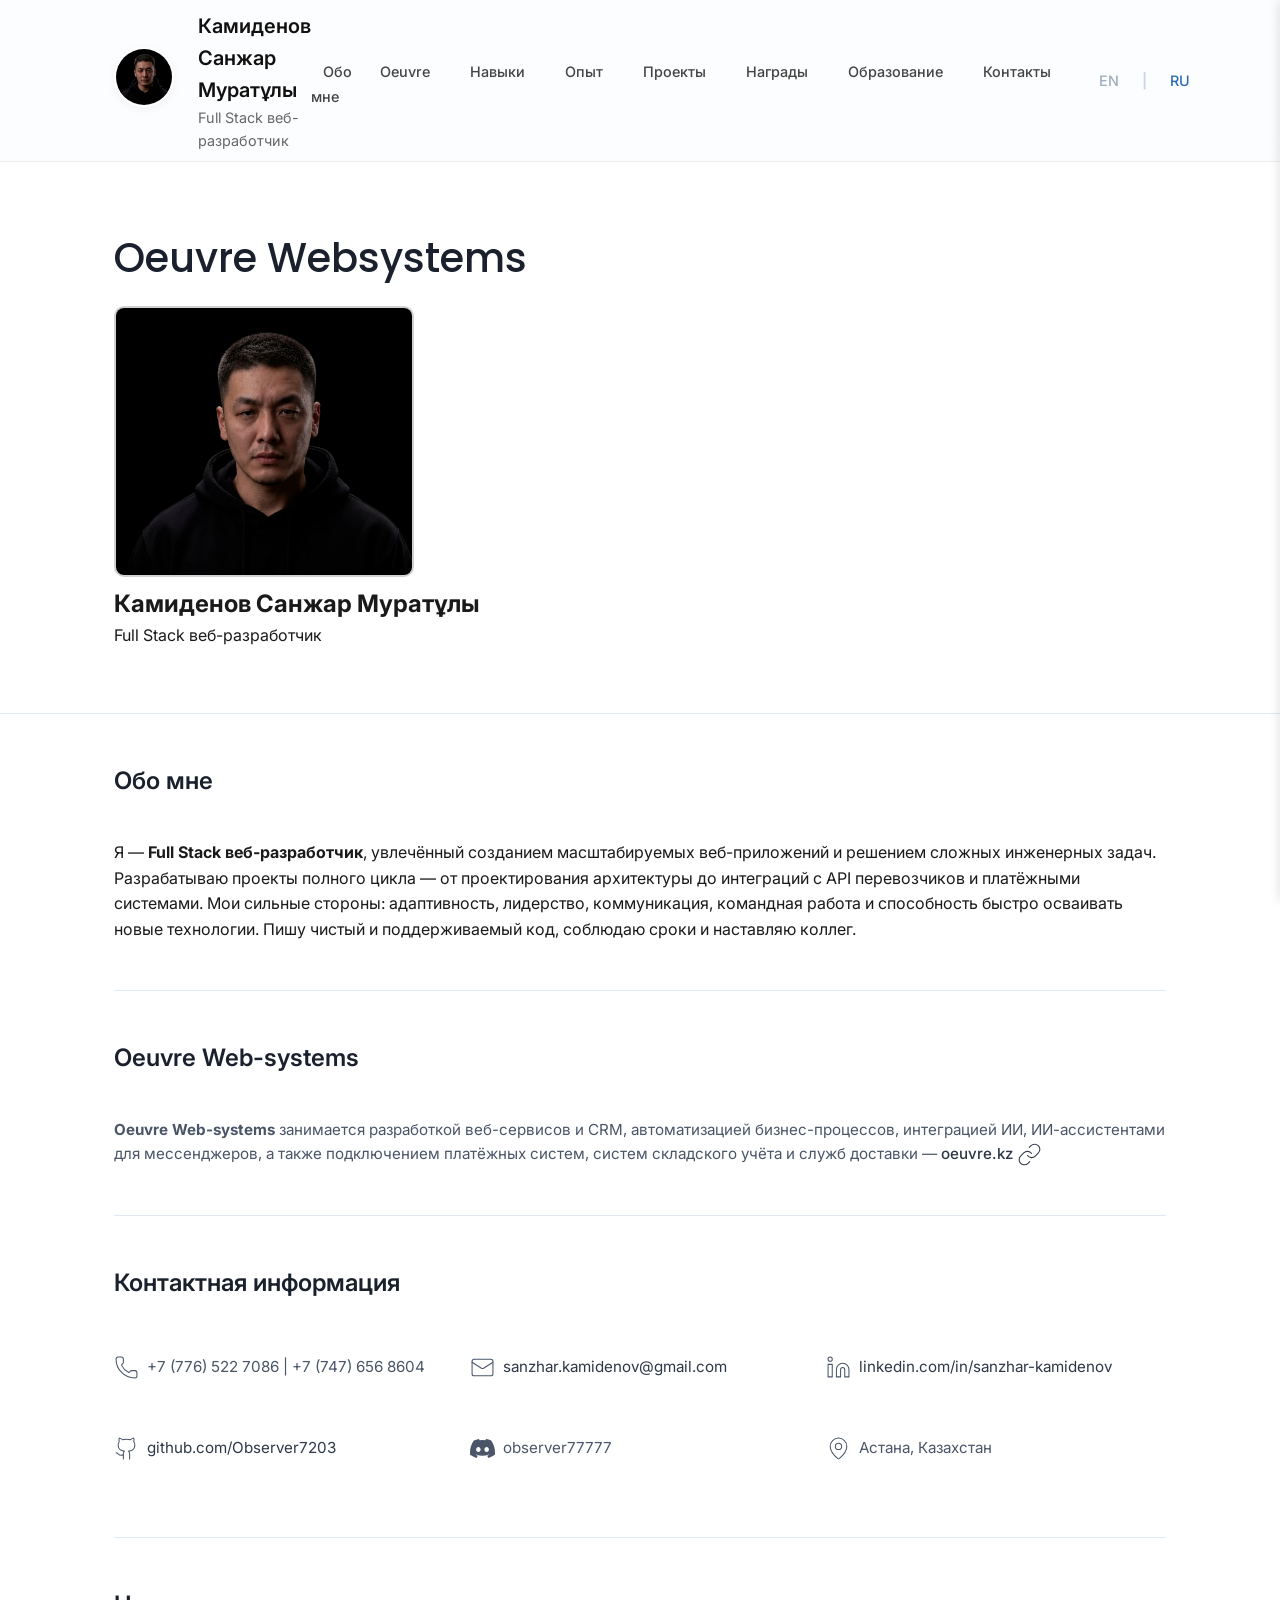
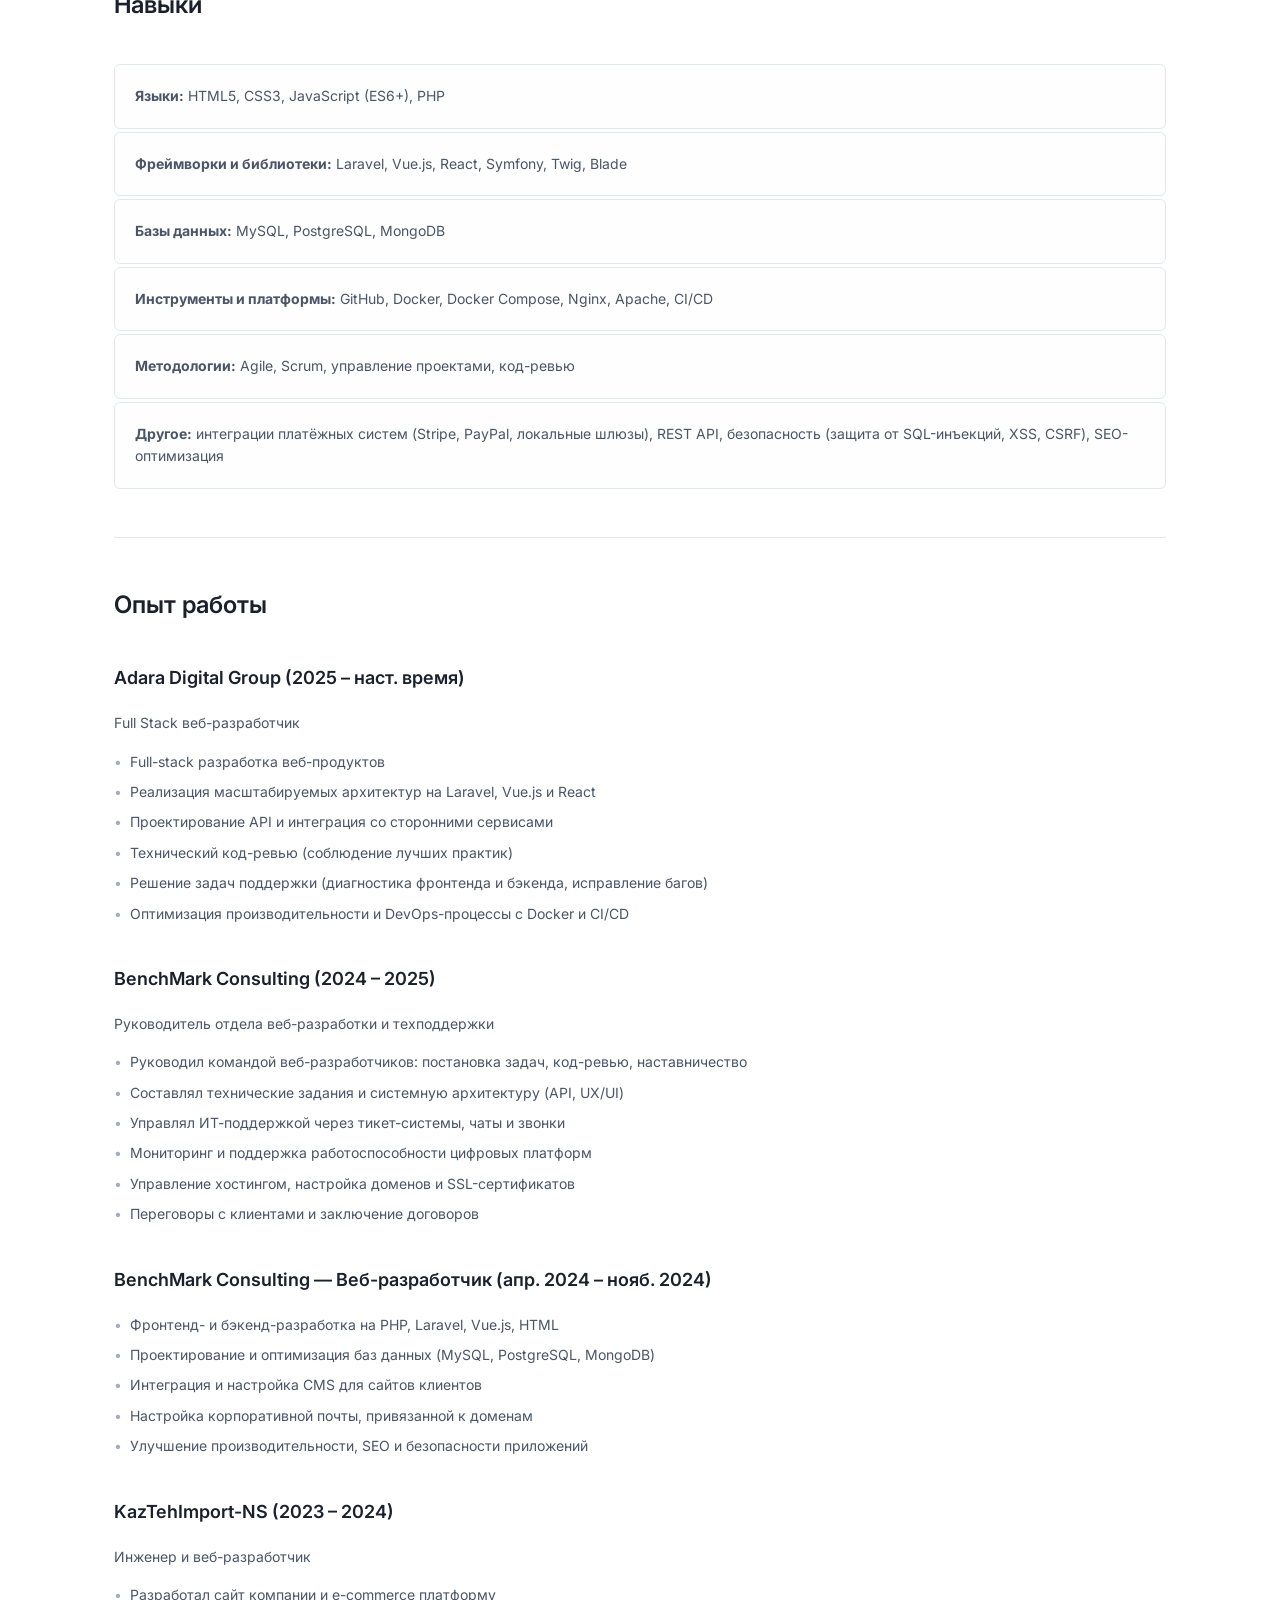
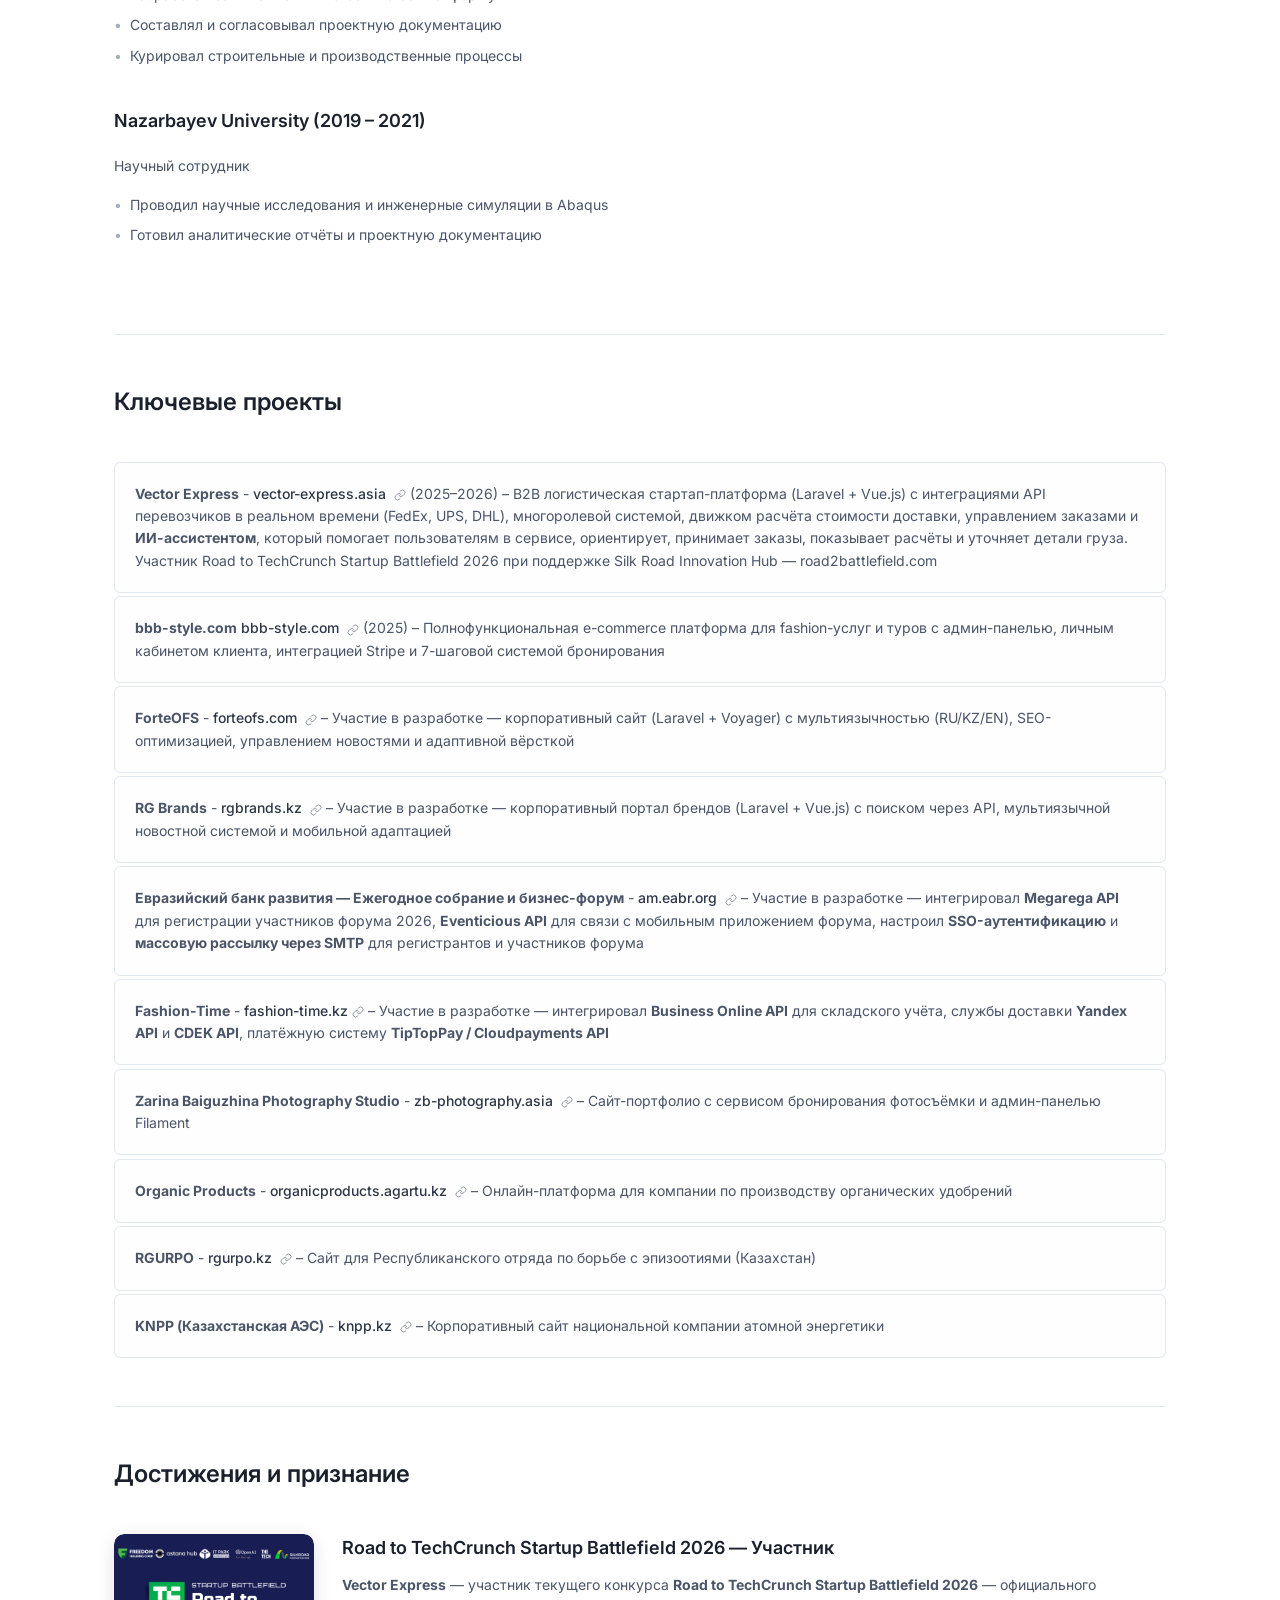
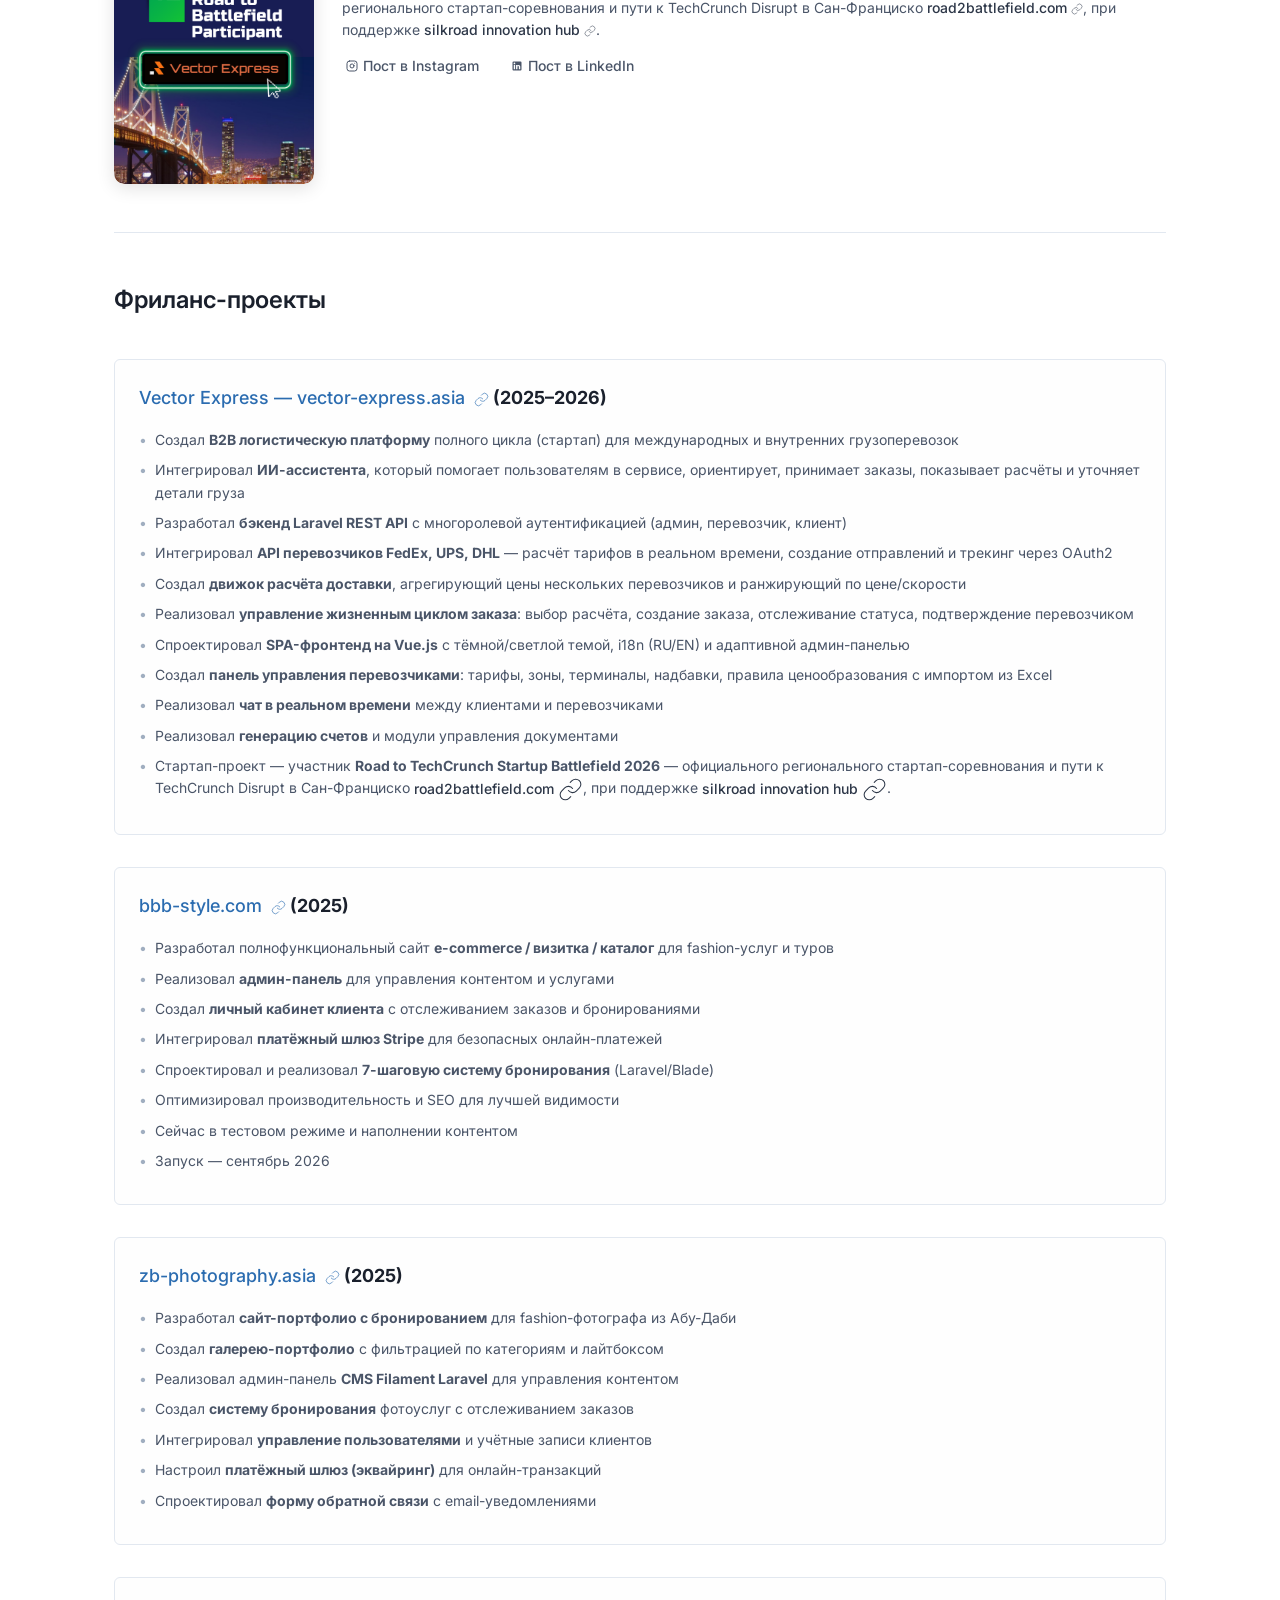
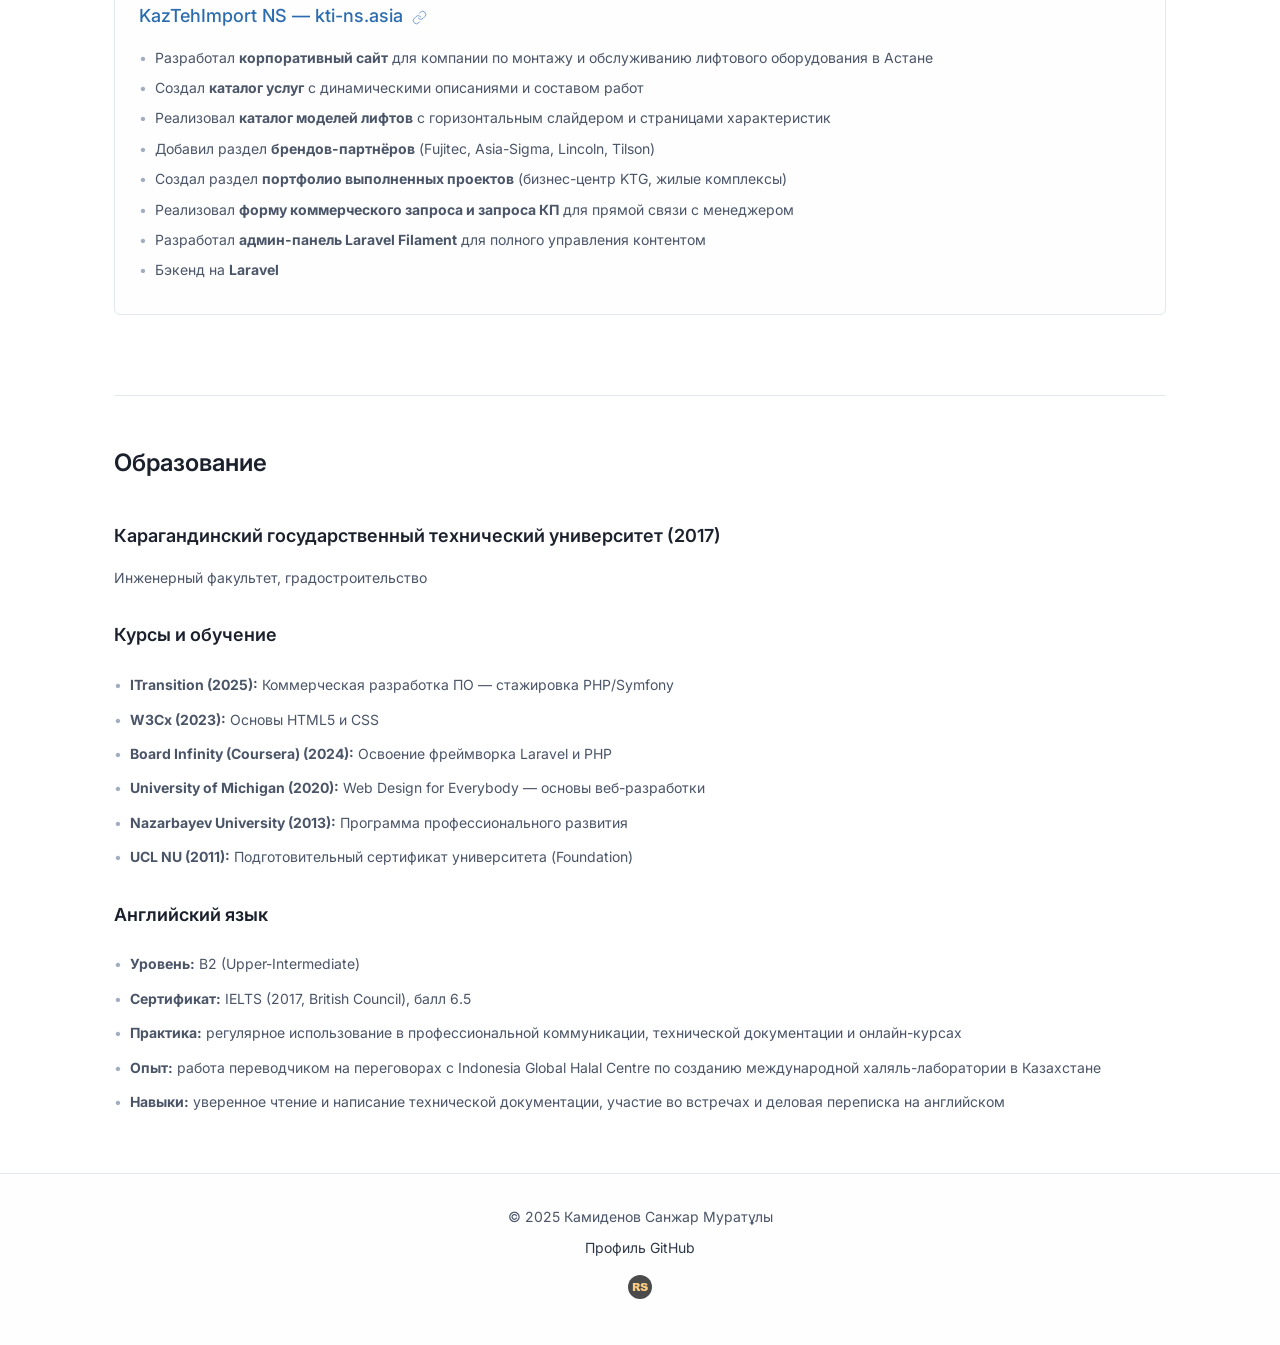
==== ru.html @ 89561b1c "Add EN|RU language switch and Russian version (ru.html) Co-Authored-By: Claude Opus 4.8 (1M context)" ====
<!DOCTYPE html>
<html lang="ru">
<head>
    <meta charset="UTF-8">
    <meta name="viewport" content="width=device-width, initial-scale=1.0">
    <title>Oeuvre Web-systems — Камиденов Санжар Муратұлы (резюме)</title>
    <link rel="stylesheet" href="style.css">
    <link rel="preconnect" href="https://fonts.googleapis.com">
<link rel="preconnect" href="https://fonts.gstatic.com" crossorigin>
<link href="https://fonts.googleapis.com/css2?family=Abril+Fatface&family=Exo+2:ital,wght@0,100..900;1,100..900&family=Exo:ital,wght@0,100..900;1,100..900&family=IBM+Plex+Mono:ital,wght@0,100;0,200;0,300;0,400;0,500;0,600;0,700;1,100;1,200;1,300;1,400;1,500;1,600;1,700&family=Inter:ital,opsz,wght@0,14..32,100..900;1,14..32,100..900&family=League+Spartan:wght@100..900&family=Manrope:wght@200..800&family=Mulish:ital,wght@0,200..1000;1,200..1000&family=Poppins:ital,wght@0,100;0,200;0,300;0,400;0,500;0,600;0,700;0,800;0,900;1,100;1,200;1,300;1,400;1,500;1,600;1,700;1,800;1,900&family=Roboto:ital,wght@0,100;0,300;0,400;0,500;0,700;0,900;1,100;1,300;1,400;1,500;1,700;1,900&family=Rubik:ital,wght@0,300..900;1,300..900&family=Sanchez:ital@0;1&display=swap" rel="stylesheet">
</head>
<body>
    <header>
        <div class="container header-bar">
            <div class="header-content">
                <div class="photo-section">
                    <img src="assets/oeuvre-logo.png" alt="Камиденов Санжар Муратұлы - Full Stack веб-разработчик" class="profile-photo">
                </div>
                <div class="header-info">
                    <h1>Камиденов Санжар Муратұлы</h1>
                    <p class="title">Full Stack веб-разработчик</p>
                </div>
            </div>
            <nav>
                <ul class="nav-links">
                    <li><a href="#about">Обо мне</a></li>
                    <li><a href="#studio">Oeuvre</a></li>
                    <li><a href="#skills">Навыки</a></li>
                    <li><a href="#experience">Опыт</a></li>
                    <li><a href="#projects">Проекты</a></li>
                    <li><a href="#achievements">Награды</a></li>
                    <li><a href="#education">Образование</a></li>
                    <li><a href="#contact">Контакты</a></li>
                </ul>
                <div class="lang-switch" style="display:inline-flex;align-items:center;gap:7px;margin-left:20px;font-size:0.9rem;font-weight:600;">
                  <a href="index.html" style="color:#a0aec0;text-decoration:none;">EN</a>
                  <span style="color:#cbd5e0;">|</span>
                  <a href="ru.html" style="color:#2b6cb0;text-decoration:none;">RU</a>
                </div>
                <button class="menu-toggle" aria-label="Open menu">☰</button>
            </nav>
        </div>
    </header>

    <aside class="mobile-menu">
        <button class="close-menu" aria-label="Close menu">×</button>
        <ul>
          <li><a href="#about">Обо мне</a></li>
          <li><a href="#studio">Oeuvre</a></li>
          <li><a href="#skills">Навыки</a></li>
          <li><a href="#experience">Опыт</a></li>
          <li><a href="#projects">Проекты</a></li>
          <li><a href="#achievements">Награды</a></li>
          <li><a href="#education">Образование</a></li>
          <li><a href="#contact">Контакты</a></li>
        </ul>
      </aside>

    <main>

          <!-- Hero Section -->
        <section class="hero">
            <div class="container hero-content">
            <h1 class="cv-title" style="font-family: 'Poppins', sans-serif;">Oeuvre Websystems</h1>
            <img src="assets/oeuvre-logo.png" alt="Kamidenov Sanzhar" class="hero-photo">
            <h2 class="hero-name">Камиденов Санжар Муратұлы</h2>
            <p class="hero-role">Full Stack веб-разработчик</p>
            </div>
        </section>

        <div class="container">
            <section id="about" class="section">
                <h2>Обо мне</h2>
                <p>Я — <strong>Full Stack веб-разработчик</strong>, увлечённый созданием масштабируемых веб-приложений и решением сложных инженерных задач. Разрабатываю проекты полного цикла — от проектирования архитектуры до интеграций с API перевозчиков и платёжными системами. Мои сильные стороны: адаптивность, лидерство, коммуникация, командная работа и способность быстро осваивать новые технологии. Пишу чистый и поддерживаемый код, соблюдаю сроки и наставляю коллег.</p>
            </section>

            <section id="studio" class="section">
                <h2>Oeuvre Web-systems</h2>
                <p style="color:#4a5568;font-size:0.95rem;line-height:1.6;"><strong style="color:#4a5568;font-weight:700;">Oeuvre Web-systems</strong> занимается разработкой веб-сервисов и CRM, автоматизацией бизнес-процессов, интеграцией ИИ, ИИ-ассистентами для мессенджеров, а также подключением платёжных систем, систем складского учёта и служб доставки — <a href="https://oeuvre.kz" target="_blank" rel="noopener" style="color:#2d3748;text-decoration:none;font-weight:500;">oeuvre.kz<svg xmlns="http://www.w3.org/2000/svg" width="12" height="12" viewBox="0 0 24 24" fill="none" stroke="currentColor" stroke-width="1" stroke-linecap="round" stroke-linejoin="round" class="lucide lucide-link-icon lucide-link" style="margin-left:4px;vertical-align:middle;"><path d="M10 13a5 5 0 0 0 7.54.54l3-3a5 5 0 0 0-7.07-7.07l-1.72 1.71"/><path d="M14 11a5 5 0 0 0-7.54-.54l-3 3a5 5 0 0 0 7.07 7.07l1.71-1.71"/></svg></a></p>
            </section>

            <section id="contact" class="section">
                <h2>Контактная информация</h2>
                <ul class="contact-list">
                  <li>
                    <!-- Phone -->
                    <svg xmlns="http://www.w3.org/2000/svg" width="24" height="24" viewBox="0 0 24 24" fill="none" stroke="currentColor" stroke-width="1" stroke-linecap="round" stroke-linejoin="round" class="lucide lucide-phone-icon lucide-phone"><path d="M13.832 16.568a1 1 0 0 0 1.213-.303l.355-.465A2 2 0 0 1 17 15h3a2 2 0 0 1 2 2v3a2 2 0 0 1-2 2A18 18 0 0 1 2 4a2 2 0 0 1 2-2h3a2 2 0 0 1 2 2v3a2 2 0 0 1-.8 1.6l-.468.351a1 1 0 0 0-.292 1.233 14 14 0 0 0 6.392 6.384"/></svg>
                    +7 (776) 522 7086 | +7 (747) 656 8604
                  </li>
                  <li>
                    <!-- Email -->
                    <svg xmlns="http://www.w3.org/2000/svg" width="24" height="24" viewBox="0 0 24 24" fill="none" stroke="currentColor" stroke-width="1" stroke-linecap="round" stroke-linejoin="round" class="lucide lucide-mail-icon lucide-mail"><path d="m22 7-8.991 5.727a2 2 0 0 1-2.009 0L2 7"/><rect x="2" y="4" width="20" height="16" rx="2"/></svg>
                    <a href="mailto:sanzhar.kamidenov@gmail.com">sanzhar.kamidenov@gmail.com</a>
                  </li>
                  <li>
                    <!-- LinkedIn -->
                    <svg xmlns="http://www.w3.org/2000/svg" width="24" height="24" viewBox="0 0 24 24" fill="none" stroke="currentColor" stroke-width="1" stroke-linecap="round" stroke-linejoin="round" class="lucide lucide-linkedin-icon lucide-linkedin"><path d="M16 8a6 6 0 0 1 6 6v7h-4v-7a2 2 0 0 0-2-2 2 2 0 0 0-2 2v7h-4v-7a6 6 0 0 1 6-6z"/><rect width="4" height="12" x="2" y="9"/><circle cx="4" cy="4" r="2"/></svg>
                    <a href="https://www.linkedin.com/in/sanzhar-kamidenov-5931a1166" target="_blank">linkedin.com/in/sanzhar-kamidenov</a>
                  </li>
                  <li>
                    <!-- GitHub -->
                    <svg xmlns="http://www.w3.org/2000/svg" width="24" height="24" viewBox="0 0 24 24" fill="none" stroke="currentColor" stroke-width="1" stroke-linecap="round" stroke-linejoin="round" class="lucide lucide-github-icon lucide-github"><path d="M15 22v-4a4.8 4.8 0 0 0-1-3.5c3 0 6-2 6-5.5.08-1.25-.27-2.48-1-3.5.28-1.15.28-2.35 0-3.5 0 0-1 0-3 1.5-2.64-.5-5.36-.5-8 0C6 2 5 2 5 2c-.3 1.15-.3 2.35 0 3.5A5.403 5.403 0 0 0 4 9c0 3.5 3 5.5 6 5.5-.39.49-.68 1.05-.85 1.65-.17.6-.22 1.23-.15 1.85v4"/><path d="M9 18c-4.51 2-5-2-7-2"/></svg>
                    <a href="https://github.com/Observer7203">github.com/Observer7203</a>
                  </li>
                  <li>
                    <!-- Discord -->
                    <svg xmlns="http://www.w3.org/2000/svg" width="24" height="24" fill="currentColor" class="bi bi-discord" viewBox="0 0 16 16">
                        <path d="M13.545 2.907a13.2 13.2 0 0 0-3.257-1.011.05.05 0 0 0-.052.025c-.141.25-.297.577-.406.833a12.2 12.2 0 0 0-3.658 0 8 8 0 0 0-.412-.833.05.05 0 0 0-.052-.025c-1.125.194-2.22.534-3.257 1.011a.04.04 0 0 0-.021.018C.356 6.024-.213 9.047.066 12.032q.003.022.021.037a13.3 13.3 0 0 0 3.995 2.02.05.05 0 0 0 .056-.019q.463-.63.818-1.329a.05.05 0 0 0-.01-.059l-.018-.011a9 9 0 0 1-1.248-.595.05.05 0 0 1-.02-.066l.015-.019q.127-.095.248-.195a.05.05 0 0 1 .051-.007c2.619 1.196 5.454 1.196 8.041 0a.05.05 0 0 1 .053.007q.121.1.248.195a.05.05 0 0 1-.004.085 8 8 0 0 1-1.249.594.05.05 0 0 0-.03.03.05.05 0 0 0 .003.041c.24.465.515.909.817 1.329a.05.05 0 0 0 .056.019 13.2 13.2 0 0 0 4.001-2.02.05.05 0 0 0 .021-.037c.334-3.451-.559-6.449-2.366-9.106a.03.03 0 0 0-.02-.019m-8.198 7.307c-.789 0-1.438-.724-1.438-1.612s.637-1.613 1.438-1.613c.807 0 1.45.73 1.438 1.613 0 .888-.637 1.612-1.438 1.612m5.316 0c-.788 0-1.438-.724-1.438-1.612s.637-1.613 1.438-1.613c.807 0 1.451.73 1.438 1.613 0 .888-.631 1.612-1.438 1.612"/>
                      </svg>
                    observer77777
                  </li>
                  <li>
                    <!-- Location -->
                    <svg xmlns="http://www.w3.org/2000/svg" width="24" height="24" viewBox="0 0 24 24" fill="none" stroke="currentColor" stroke-width="1" stroke-linecap="round" stroke-linejoin="round" class="lucide lucide-map-pin-icon lucide-map-pin"><path d="M20 10c0 4.993-5.539 10.193-7.399 11.799a1 1 0 0 1-1.202 0C9.539 20.193 4 14.993 4 10a8 8 0 0 1 16 0"/><circle cx="12" cy="10" r="3"/></svg>
                    Астана, Казахстан
                  </li>
                </ul>
              </section>              

            <section id="skills" class="section">
                <h2>Навыки</h2>
                <ul class="skills-list">
                    <li><strong>Языки:</strong> HTML5, CSS3, JavaScript (ES6+), PHP</li>
                    <li><strong>Фреймворки и библиотеки:</strong> Laravel, Vue.js, React, Symfony, Twig, Blade</li>
                    <li><strong>Базы данных:</strong> MySQL, PostgreSQL, MongoDB</li>
                    <li><strong>Инструменты и платформы:</strong> GitHub, Docker, Docker Compose, Nginx, Apache, CI/CD</li>
                    <li><strong>Методологии:</strong> Agile, Scrum, управление проектами, код-ревью</li>
                    <li><strong>Другое:</strong> интеграции платёжных систем (Stripe, PayPal, локальные шлюзы), REST API, безопасность (защита от SQL-инъекций, XSS, CSRF), SEO-оптимизация</li>
                </ul>
            </section>

            <section id="experience" class="section">
                <h2>Опыт работы</h2>
                
                <div class="job">
                    <h3>Adara Digital Group (2025 – наст. время)</h3>
                    <h4>Full Stack веб-разработчик</h4>
                    <ul>
                        <li>Full-stack разработка веб-продуктов</li>
                        <li>Реализация масштабируемых архитектур на Laravel, Vue.js и React</li>
                        <li>Проектирование API и интеграция со сторонними сервисами</li>
                        <li>Технический код-ревью (соблюдение лучших практик)</li>
                        <li>Решение задач поддержки (диагностика фронтенда и бэкенда, исправление багов)</li>
                        <li>Оптимизация производительности и DevOps-процессы с Docker и CI/CD</li>
                    </ul>
                </div>

                <div class="job">
                    <h3>BenchMark Consulting (2024 – 2025)</h3>
                    <h4>Руководитель отдела веб-разработки и техподдержки</h4>
                    <ul>
                        <li>Руководил командой веб-разработчиков: постановка задач, код-ревью, наставничество</li>
                        <li>Составлял технические задания и системную архитектуру (API, UX/UI)</li>
                        <li>Управлял ИТ-поддержкой через тикет-системы, чаты и звонки</li>
                        <li>Мониторинг и поддержка работоспособности цифровых платформ</li>
                        <li>Управление хостингом, настройка доменов и SSL-сертификатов</li>
                        <li>Переговоры с клиентами и заключение договоров</li>
                    </ul>
                </div>

                <div class="job">
                    <h3>BenchMark Consulting — Веб-разработчик (апр. 2024 – нояб. 2024)</h3>
                    <ul>
                        <li>Фронтенд- и бэкенд-разработка на PHP, Laravel, Vue.js, HTML</li>
                        <li>Проектирование и оптимизация баз данных (MySQL, PostgreSQL, MongoDB)</li>
                        <li>Интеграция и настройка CMS для сайтов клиентов</li>
                        <li>Настройка корпоративной почты, привязанной к доменам</li>
                        <li>Улучшение производительности, SEO и безопасности приложений</li>
                    </ul>
                </div>

                <div class="job">
                    <h3>KazTehImport-NS (2023 – 2024)</h3>
                    <h4>Инженер и веб-разработчик</h4>
                    <ul>
                        <li>Разработал сайт компании и e-commerce платформу</li>
                        <li>Составлял и согласовывал проектную документацию</li>
                        <li>Курировал строительные и производственные процессы</li>
                    </ul>
                </div>

                <div class="job">
                    <h3>Nazarbayev University (2019 – 2021)</h3>
                    <h4>Научный сотрудник</h4>
                    <ul>
                        <li>Проводил научные исследования и инженерные симуляции в Abaqus</li>
                        <li>Готовил аналитические отчёты и проектную документацию</li>
                    </ul>
                </div>
            </section>

            <section id="projects" class="section">
                <h2>Ключевые проекты</h2>
                <ul class="projects-list">
                    <li><strong>Vector Express</strong> - <a href="https://vector-express.asia" target="_blank">vector-express.asia <svg xmlns="http://www.w3.org/2000/svg" width="12" height="12" viewBox="0 0 24 24" fill="none" stroke="currentColor" stroke-width="1" stroke-linecap="round" stroke-linejoin="round" class="lucide lucide-link-icon lucide-link" style="margin-left:4px;vertical-align:middle;"><path d="M10 13a5 5 0 0 0 7.54.54l3-3a5 5 0 0 0-7.07-7.07l-1.72 1.71"/><path d="M14 11a5 5 0 0 0-7.54-.54l-3 3a5 5 0 0 0 7.07 7.07l1.71-1.71"/></svg></a> (2025&ndash;2026) &ndash; B2B логистическая стартап-платформа (Laravel + Vue.js) с интеграциями API перевозчиков в реальном времени (FedEx, UPS, DHL), многоролевой системой, движком расчёта стоимости доставки, управлением заказами и <strong>ИИ-ассистентом</strong>, который помогает пользователям в сервисе, ориентирует, принимает заказы, показывает расчёты и уточняет детали груза. Участник Road to TechCrunch Startup Battlefield 2026 при поддержке Silk Road Innovation Hub — road2battlefield.com</li>
                    <li><strong>bbb-style.com</strong> <a href="https://bbb-style.com" target="_blank"> bbb-style.com <svg xmlns="http://www.w3.org/2000/svg" width="12" height="12" viewBox="0 0 24 24" fill="none" stroke="currentColor" stroke-width="1" stroke-linecap="round" stroke-linejoin="round" class="lucide lucide-link-icon lucide-link" style="margin-left:4px;vertical-align:middle;"><path d="M10 13a5 5 0 0 0 7.54.54l3-3a5 5 0 0 0-7.07-7.07l-1.72 1.71"/><path d="M14 11a5 5 0 0 0-7.54-.54l-3 3a5 5 0 0 0 7.07 7.07l1.71-1.71"/></svg></a> (2025) – Полнофункциональная e-commerce платформа для fashion-услуг и туров с админ-панелью, личным кабинетом клиента, интеграцией Stripe и 7-шаговой системой бронирования</li>
                    <li><strong>ForteOFS</strong> - <a href="https://forteofs.com" target="_blank">forteofs.com <svg xmlns="http://www.w3.org/2000/svg" width="12" height="12" viewBox="0 0 24 24" fill="none" stroke="currentColor" stroke-width="1" stroke-linecap="round" stroke-linejoin="round" class="lucide lucide-link-icon lucide-link" style="margin-left:4px;vertical-align:middle;"><path d="M10 13a5 5 0 0 0 7.54.54l3-3a5 5 0 0 0-7.07-7.07l-1.72 1.71"/><path d="M14 11a5 5 0 0 0-7.54-.54l-3 3a5 5 0 0 0 7.07 7.07l1.71-1.71"/></svg></a> – Участие в разработке — корпоративный сайт (Laravel + Voyager) с мультиязычностью (RU/KZ/EN), SEO-оптимизацией, управлением новостями и адаптивной вёрсткой</li>
                    <li><strong>RG Brands</strong> - <a href="https://rgbrands.kz" target="_blank">rgbrands.kz <svg xmlns="http://www.w3.org/2000/svg" width="12" height="12" viewBox="0 0 24 24" fill="none" stroke="currentColor" stroke-width="1" stroke-linecap="round" stroke-linejoin="round" class="lucide lucide-link-icon lucide-link" style="margin-left:4px;vertical-align:middle;"><path d="M10 13a5 5 0 0 0 7.54.54l3-3a5 5 0 0 0-7.07-7.07l-1.72 1.71"/><path d="M14 11a5 5 0 0 0-7.54-.54l-3 3a5 5 0 0 0 7.07 7.07l1.71-1.71"/></svg></a> – Участие в разработке — корпоративный портал брендов (Laravel + Vue.js) с поиском через API, мультиязычной новостной системой и мобильной адаптацией</li>
                    <li><strong>Евразийский банк развития — Ежегодное собрание и бизнес-форум</strong> - <a href="https://am.eabr.org" target="_blank" style="color:#2d3748;text-decoration:none;font-weight:500;">am.eabr.org <svg xmlns="http://www.w3.org/2000/svg" width="12" height="12" viewBox="0 0 24 24" fill="none" stroke="currentColor" stroke-width="1" stroke-linecap="round" stroke-linejoin="round" class="lucide lucide-link-icon lucide-link" style="margin-left:4px;vertical-align:middle;"><path d="M10 13a5 5 0 0 0 7.54.54l3-3a5 5 0 0 0-7.07-7.07l-1.72 1.71"/><path d="M14 11a5 5 0 0 0-7.54-.54l-3 3a5 5 0 0 0 7.07 7.07l1.71-1.71"/></svg></a> – Участие в разработке — интегрировал <strong>Megarega API</strong> для регистрации участников форума 2026, <strong>Eventicious API</strong> для связи с мобильным приложением форума, настроил <strong>SSO-аутентификацию</strong> и <strong>массовую рассылку через SMTP</strong> для регистрантов и участников форума</li>
                    <li><strong>Fashion-Time</strong> - <a href="https://fashion-time.kz" target="_blank">fashion-time.kz<svg xmlns="http://www.w3.org/2000/svg" width="12" height="12" viewBox="0 0 24 24" fill="none" stroke="currentColor" stroke-width="1" stroke-linecap="round" stroke-linejoin="round" class="lucide lucide-link-icon lucide-link" style="margin-left:4px;vertical-align:middle;"><path d="M10 13a5 5 0 0 0 7.54.54l3-3a5 5 0 0 0-7.07-7.07l-1.72 1.71"/><path d="M14 11a5 5 0 0 0-7.54-.54l-3 3a5 5 0 0 0 7.07 7.07l1.71-1.71"/></svg></a> – Участие в разработке — интегрировал <strong>Business Online API</strong> для складского учёта, службы доставки <strong>Yandex API</strong> и <strong>CDEK API</strong>, платёжную систему <strong>TipTopPay / Cloudpayments API</strong></li>
                    <li><strong>Zarina Baiguzhina Photography Studio</strong> - <a href="https://zb-photography.asia" target="_blank">zb-photography.asia <svg xmlns="http://www.w3.org/2000/svg" width="12" height="12" viewBox="0 0 24 24" fill="none" stroke="currentColor" stroke-width="1" stroke-linecap="round" stroke-linejoin="round" class="lucide lucide-link-icon lucide-link" style="margin-left:4px;vertical-align:middle;"><path d="M10 13a5 5 0 0 0 7.54.54l3-3a5 5 0 0 0-7.07-7.07l-1.72 1.71"/><path d="M14 11a5 5 0 0 0-7.54-.54l-3 3a5 5 0 0 0 7.07 7.07l1.71-1.71"/></svg></a> – Сайт-портфолио с сервисом бронирования фотосъёмки и админ-панелью Filament</li>
                    <li><strong>Organic Products</strong> - <a href="https://organicproducts.agartu.kz" target="_blank">organicproducts.agartu.kz <svg xmlns="http://www.w3.org/2000/svg" width="12" height="12" viewBox="0 0 24 24" fill="none" stroke="currentColor" stroke-width="1" stroke-linecap="round" stroke-linejoin="round" class="lucide lucide-link-icon lucide-link" style="margin-left:4px;vertical-align:middle;"><path d="M10 13a5 5 0 0 0 7.54.54l3-3a5 5 0 0 0-7.07-7.07l-1.72 1.71"/><path d="M14 11a5 5 0 0 0-7.54-.54l-3 3a5 5 0 0 0 7.07 7.07l1.71-1.71"/></svg></a> – Онлайн-платформа для компании по производству органических удобрений</li>
                    <li><strong>RGURPO</strong> - <a href="https://rgurpo.kz" target="_blank">rgurpo.kz <svg xmlns="http://www.w3.org/2000/svg" width="12" height="12" viewBox="0 0 24 24" fill="none" stroke="currentColor" stroke-width="1" stroke-linecap="round" stroke-linejoin="round" class="lucide lucide-link-icon lucide-link" style="margin-left:4px;vertical-align:middle;"><path d="M10 13a5 5 0 0 0 7.54.54l3-3a5 5 0 0 0-7.07-7.07l-1.72 1.71"/><path d="M14 11a5 5 0 0 0-7.54-.54l-3 3a5 5 0 0 0 7.07 7.07l1.71-1.71"/></svg></a> – Сайт для Республиканского отряда по борьбе с эпизоотиями (Казахстан)</li>
                    <li><strong>KNPP (Казахстанская АЭС)</strong> - <a href="https://knpp.kz" target="_blank">knpp.kz <svg xmlns="http://www.w3.org/2000/svg" width="12" height="12" viewBox="0 0 24 24" fill="none" stroke="currentColor" stroke-width="1" stroke-linecap="round" stroke-linejoin="round" class="lucide lucide-link-icon lucide-link" style="margin-left:4px;vertical-align:middle;"><path d="M10 13a5 5 0 0 0 7.54.54l3-3a5 5 0 0 0-7.07-7.07l-1.72 1.71"/><path d="M14 11a5 5 0 0 0-7.54-.54l-3 3a5 5 0 0 0 7.07 7.07l1.71-1.71"/></svg></a> – Корпоративный сайт национальной компании атомной энергетики</li>
                </ul>
            </section>

            <section id="achievements" class="section">
                <h2>Достижения и признание</h2>
                <div class="achievement">
                    <a href="https://road2battlefield.com" target="_blank" rel="noopener" class="achievement-banner" style="display:block;width:200px;max-width:60%;flex:0 0 auto;">
                        <img src="assets/r2b-banner.png" alt="Vector Express — Road to TechCrunch Startup Battlefield 2026 participant" style="display:block;width:100%;height:auto;border-radius:10px;">
                    </a>
                    <div class="achievement-body">
                        <h3 style="color:#1a202c;font-size:1.125rem;font-weight:600;margin-bottom:0.75rem;">Road to TechCrunch Startup Battlefield 2026 — Участник</h3>
                        <p style="color:#4a5568;font-size:0.875rem;line-height:1.6;"><strong style="color:#4a5568;font-weight:700;">Vector Express</strong> — участник текущего конкурса <strong style="color:#4a5568;font-weight:700;">Road to TechCrunch Startup Battlefield 2026</strong> — официального регионального стартап-соревнования и пути к TechCrunch Disrupt в Сан-Франциско <a href="https://road2battlefield.com" target="_blank" rel="noopener" style="color:#2d3748;text-decoration:none;font-weight:500;">road2battlefield.com<svg xmlns="http://www.w3.org/2000/svg" width="12" height="12" viewBox="0 0 24 24" fill="none" stroke="currentColor" stroke-width="1" stroke-linecap="round" stroke-linejoin="round" class="lucide lucide-link-icon lucide-link" style="margin-left:4px;vertical-align:middle;"><path d="M10 13a5 5 0 0 0 7.54.54l3-3a5 5 0 0 0-7.07-7.07l-1.72 1.71"/><path d="M14 11a5 5 0 0 0-7.54-.54l-3 3a5 5 0 0 0 7.07 7.07l1.71-1.71"/></svg></a>, при поддержке <a href="https://silkroadinnovationhub.com/" target="_blank" rel="noopener" style="color:#2d3748;text-decoration:none;font-weight:500;">silkroad innovation hub<svg xmlns="http://www.w3.org/2000/svg" width="12" height="12" viewBox="0 0 24 24" fill="none" stroke="currentColor" stroke-width="1" stroke-linecap="round" stroke-linejoin="round" class="lucide lucide-link-icon lucide-link" style="margin-left:4px;vertical-align:middle;"><path d="M10 13a5 5 0 0 0 7.54.54l3-3a5 5 0 0 0-7.07-7.07l-1.72 1.71"/><path d="M14 11a5 5 0 0 0-7.54-.54l-3 3a5 5 0 0 0 7.07 7.07l1.71-1.71"/></svg></a>.</p>
                        <p style="margin-top:0.85rem;font-size:0.875rem;color:#4a5568;">
                            <a href="https://www.instagram.com/p/Da3MjcLipM_/" target="_blank" rel="noopener" style="color:#4a5568;text-decoration:none;font-weight:500;margin-right:1.5rem;display:inline-flex;align-items:center;gap:5px;">
                                <svg xmlns="http://www.w3.org/2000/svg" width="16" height="16" viewBox="0 0 24 24" fill="none" stroke="currentColor" stroke-width="2" stroke-linecap="round" stroke-linejoin="round"><rect x="2" y="2" width="20" height="20" rx="5" ry="5"/><path d="M16 11.37A4 4 0 1 1 12.63 8 4 4 0 0 1 16 11.37z"/><line x1="17.5" y1="6.5" x2="17.51" y2="6.5"/></svg>Пост в Instagram</a>
                            <a href="https://www.linkedin.com/posts/sanzhar-kamidenov-5931a1166_roadtobattlefield2026-share-7483577016269582336-pmu9/" target="_blank" rel="noopener" style="color:#4a5568;text-decoration:none;font-weight:500;display:inline-flex;align-items:center;gap:5px;">
                                <svg xmlns="http://www.w3.org/2000/svg" width="16" height="16" viewBox="0 0 24 24" fill="currentColor"><path d="M19 3a2 2 0 0 1 2 2v14a2 2 0 0 1-2 2H5a2 2 0 0 1-2-2V5a2 2 0 0 1 2-2h14m-.5 15.5v-5.3a3.26 3.26 0 0 0-3.26-3.26c-.85 0-1.84.52-2.32 1.3v-1.11h-2.79v8.37h2.79v-4.93c0-.77.62-1.4 1.39-1.4a1.4 1.4 0 0 1 1.4 1.4v4.93h2.79M6.88 8.56a1.68 1.68 0 0 0 1.68-1.68 1.68 1.68 0 0 0-1.68-1.69 1.69 1.69 0 0 0-1.69 1.69 1.68 1.68 0 0 0 1.69 1.68m1.39 9.94v-8.37H5.5v8.37h2.77z"/></svg>Пост в LinkedIn</a>
                        </p>
                    </div>
                </div>
            </section>

            <section id="freelance" class="section">
                <h2>Фриланс-проекты</h2>
                <div class="freelance-project">
                  <h3><a href="https://vector-express.asia" target="_blank">Vector Express &mdash; vector-express.asia <svg xmlns="http://www.w3.org/2000/svg" width="12" height="12" viewBox="0 0 24 24" fill="none" stroke="currentColor" stroke-width="1" stroke-linecap="round" stroke-linejoin="round" class="lucide lucide-link-icon lucide-link" style="margin-left:4px;vertical-align:middle;"><path d="M10 13a5 5 0 0 0 7.54.54l3-3a5 5 0 0 0-7.07-7.07l-1.72 1.71"/><path d="M14 11a5 5 0 0 0-7.54-.54l-3 3a5 5 0 0 0 7.07 7.07l1.71-1.71"/></svg></a> (2025&ndash;2026)</h3>
                  <ul>
                    <li>Создал <strong>B2B логистическую платформу</strong> полного цикла (стартап) для международных и внутренних грузоперевозок</li>
                    <li>Интегрировал <strong>ИИ-ассистента</strong>, который помогает пользователям в сервисе, ориентирует, принимает заказы, показывает расчёты и уточняет детали груза</li>
                    <li>Разработал <strong>бэкенд Laravel REST API</strong> с многоролевой аутентификацией (админ, перевозчик, клиент)</li>
                    <li>Интегрировал <strong>API перевозчиков FedEx, UPS, DHL</strong> &mdash; расчёт тарифов в реальном времени, создание отправлений и трекинг через OAuth2</li>
                    <li>Создал <strong>движок расчёта доставки</strong>, агрегирующий цены нескольких перевозчиков и ранжирующий по цене/скорости</li>
                    <li>Реализовал <strong>управление жизненным циклом заказа</strong>: выбор расчёта, создание заказа, отслеживание статуса, подтверждение перевозчиком</li>
                    <li>Спроектировал <strong>SPA-фронтенд на Vue.js</strong> с тёмной/светлой темой, i18n (RU/EN) и адаптивной админ-панелью</li>
                    <li>Создал <strong>панель управления перевозчиками</strong>: тарифы, зоны, терминалы, надбавки, правила ценообразования с импортом из Excel</li>
                    <li>Реализовал <strong>чат в реальном времени</strong> между клиентами и перевозчиками</li>
                    <li>Реализовал <strong>генерацию счетов</strong> и модули управления документами</li>
                    <li>Стартап-проект &mdash; участник <strong>Road to TechCrunch Startup Battlefield 2026</strong> — официального регионального стартап-соревнования и пути к TechCrunch Disrupt в Сан-Франциско <a href="https://road2battlefield.com" target="_blank" rel="noopener" style="color:#2d3748;text-decoration:none;font-weight:500;">road2battlefield.com<svg xmlns="http://www.w3.org/2000/svg" width="12" height="12" viewBox="0 0 24 24" fill="none" stroke="currentColor" stroke-width="1" stroke-linecap="round" stroke-linejoin="round" class="lucide lucide-link-icon lucide-link" style="margin-left:4px;vertical-align:middle;"><path d="M10 13a5 5 0 0 0 7.54.54l3-3a5 5 0 0 0-7.07-7.07l-1.72 1.71"/><path d="M14 11a5 5 0 0 0-7.54-.54l-3 3a5 5 0 0 0 7.07 7.07l1.71-1.71"/></svg></a>, при поддержке <a href="https://silkroadinnovationhub.com/" target="_blank" rel="noopener" style="color:#2d3748;text-decoration:none;font-weight:500;">silkroad innovation hub<svg xmlns="http://www.w3.org/2000/svg" width="12" height="12" viewBox="0 0 24 24" fill="none" stroke="currentColor" stroke-width="1" stroke-linecap="round" stroke-linejoin="round" class="lucide lucide-link-icon lucide-link" style="margin-left:4px;vertical-align:middle;"><path d="M10 13a5 5 0 0 0 7.54.54l3-3a5 5 0 0 0-7.07-7.07l-1.72 1.71"/><path d="M14 11a5 5 0 0 0-7.54-.54l-3 3a5 5 0 0 0 7.07 7.07l1.71-1.71"/></svg></a>.</li>
                  </ul>
                </div>
                <div class="freelance-project">
                  <h3><a href="https://bbb-style.com" target="_blank">bbb-style.com <svg xmlns="http://www.w3.org/2000/svg" width="12" height="12" viewBox="0 0 24 24" fill="none" stroke="currentColor" stroke-width="1" stroke-linecap="round" stroke-linejoin="round" class="lucide lucide-link-icon lucide-link" style="margin-left:4px;vertical-align:middle;"><path d="M10 13a5 5 0 0 0 7.54.54l3-3a5 5 0 0 0-7.07-7.07l-1.72 1.71"/><path d="M14 11a5 5 0 0 0-7.54-.54l-3 3a5 5 0 0 0 7.07 7.07l1.71-1.71"/></svg></a> (2025)</h3>
                  <ul>
                    <li>Разработал полнофункциональный сайт <strong>e-commerce / визитка / каталог</strong> для fashion-услуг и туров</li>
                    <li>Реализовал <strong>админ-панель</strong> для управления контентом и услугами</li>
                    <li>Создал <strong>личный кабинет клиента</strong> с отслеживанием заказов и бронированиями</li>
                    <li>Интегрировал <strong>платёжный шлюз Stripe</strong> для безопасных онлайн-платежей</li>
                    <li>Спроектировал и реализовал <strong>7-шаговую систему бронирования</strong> (Laravel/Blade)</li>
                    <li>Оптимизировал производительность и SEO для лучшей видимости</li>
                    <li>Сейчас в тестовом режиме и наполнении контентом</li>
                    <li>Запуск — сентябрь 2026</li>
                  </ul>
                </div>
                <div class="freelance-project">
                  <h3><a href="https://zb-photography.asia" target="_blank">zb-photography.asia <svg xmlns="http://www.w3.org/2000/svg" width="12" height="12" viewBox="0 0 24 24" fill="none" stroke="currentColor" stroke-width="1" stroke-linecap="round" stroke-linejoin="round" class="lucide lucide-link-icon lucide-link" style="margin-left:4px;vertical-align:middle;"><path d="M10 13a5 5 0 0 0 7.54.54l3-3a5 5 0 0 0-7.07-7.07l-1.72 1.71"/><path d="M14 11a5 5 0 0 0-7.54-.54l-3 3a5 5 0 0 0 7.07 7.07l1.71-1.71"/></svg></a> (2025)</h3>
                  <ul>
                    <li>Разработал <strong>сайт-портфолио с бронированием</strong> для fashion-фотографа из Абу-Даби</li>
                    <li>Создал <strong>галерею-портфолио</strong> с фильтрацией по категориям и лайтбоксом</li>
                    <li>Реализовал админ-панель <strong>CMS Filament Laravel</strong> для управления контентом</li>
                    <li>Создал <strong>систему бронирования</strong> фотоуслуг с отслеживанием заказов</li>
                    <li>Интегрировал <strong>управление пользователями</strong> и учётные записи клиентов</li>
                    <li>Настроил <strong>платёжный шлюз (эквайринг)</strong> для онлайн-транзакций</li>
                    <li>Спроектировал <strong>форму обратной связи</strong> с email-уведомлениями</li>
                  </ul>
                </div>
                <div class="freelance-project">
                  <h3><a href="https://kti-ns.asia" target="_blank">KazTehImport NS &mdash; kti-ns.asia <svg xmlns="http://www.w3.org/2000/svg" width="12" height="12" viewBox="0 0 24 24" fill="none" stroke="currentColor" stroke-width="1" stroke-linecap="round" stroke-linejoin="round" class="lucide lucide-link-icon lucide-link" style="margin-left:4px;vertical-align:middle;"><path d="M10 13a5 5 0 0 0 7.54.54l3-3a5 5 0 0 0-7.07-7.07l-1.72 1.71"/><path d="M14 11a5 5 0 0 0-7.54-.54l-3 3a5 5 0 0 0 7.07 7.07l1.71-1.71"/></svg></a></h3>
                  <ul>
                    <li>Разработал <strong>корпоративный сайт</strong> для компании по монтажу и обслуживанию лифтового оборудования в Астане</li>
                    <li>Создал <strong>каталог услуг</strong> с динамическими описаниями и составом работ</li>
                    <li>Реализовал <strong>каталог моделей лифтов</strong> с горизонтальным слайдером и страницами характеристик</li>
                    <li>Добавил раздел <strong>брендов-партнёров</strong> (Fujitec, Asia-Sigma, Lincoln, Tilson)</li>
                    <li>Создал раздел <strong>портфолио выполненных проектов</strong> (бизнес-центр KTG, жилые комплексы)</li>
                    <li>Реализовал <strong>форму коммерческого запроса и запроса КП</strong> для прямой связи с менеджером</li>
                    <li>Разработал <strong>админ-панель Laravel Filament</strong> для полного управления контентом</li>
                    <li>Бэкенд на <strong>Laravel</strong></li>
                  </ul>
                </div>
              </section>

           <!-- <section id="code-example" class="section">
                <h2>Code Example</h2>
                <p><strong>Task:</strong> If we list all the natural numbers below 10 that are multiples of 3 or 5, we get 3, 5, 6 and 9. The sum of these multiples is 23. Finish the solution so that it returns the sum of all the multiples of 3 or 5 below the number passed in. Additionally, if the number is negative, return 0.</p>
                <div class="code-block">
                  <button class="copy-btn" aria-label="Copy code">
                    <!-- Copy Icon 
                    <svg xmlns="http://www.w3.org/2000/svg" width="24" height="24" viewBox="0 0 24 24" fill="none" stroke="currentColor" stroke-width="1" stroke-linecap="round" stroke-linejoin="round" class="lucide lucide-copy-icon lucide-copy"><rect width="14" height="14" x="8" y="8" rx="2" ry="2"/><path d="M4 16c-1.1 0-2-.9-2-2V4c0-1.1.9-2 2-2h10c1.1 0 2 .9 2 2"/></svg>
                  </button>
                  <pre><code id="code-snippet">function solution(number) {
          if (number &lt; 0) return 0;
        
          let sum = 0;
          for (let i = 1; i &lt; number; i++) {
            if (i % 3 === 0 || i % 5 === 0) {
              sum += i;
            }
          }
          return sum;
        }</code></pre>
                </div>
              </section> -->

            <section id="education" class="section">
                <h2>Образование</h2>
                <div class="education-item">
                    <h3>Карагандинский государственный технический университет (2017)</h3>
                    <p>Инженерный факультет, градостроительство</p>
                </div>
                
                <h3>Курсы и обучение</h3>
                <ul>
                    <li><strong>ITransition (2025):</strong> Коммерческая разработка ПО — стажировка PHP/Symfony</li>
                    <li><strong>W3Cx (2023):</strong> Основы HTML5 и CSS</li>
                    <li><strong>Board Infinity (Coursera) (2024):</strong> Освоение фреймворка Laravel и PHP</li>
                    <li><strong>University of Michigan (2020):</strong> Web Design for Everybody — основы веб-разработки</li>
                    <li><strong>Nazarbayev University (2013):</strong> Программа профессионального развития</li>
                    <li><strong>UCL NU (2011):</strong> Подготовительный сертификат университета (Foundation)</li>
                </ul>

                <h3>Английский язык</h3>
                <ul>
                    <li><strong>Уровень:</strong> B2 (Upper-Intermediate)</li>
                    <li><strong>Сертификат:</strong> IELTS (2017, British Council), балл 6.5</li>
                    <li><strong>Практика:</strong> регулярное использование в профессиональной коммуникации, технической документации и онлайн-курсах</li>
                    <li><strong>Опыт:</strong> работа переводчиком на переговорах с Indonesia Global Halal Centre по созданию международной халяль-лаборатории в Казахстане</li>
                    <li><strong>Навыки:</strong> уверенное чтение и написание технической документации, участие во встречах и деловая переписка на английском</li>
                </ul>
            </section>
        </div>
    </main>

    <footer>
        <div class="container">
            <p>&copy; 2025 Камиденов Санжар Муратұлы</p>
            <p><a href="https://github.com/Observer7203" target="_blank">Профиль GitHub</a></p>
            <p><a href="https://rs.school/" target="_blank"><img src="assets/rs.svg" alt="RS School" class="rs-logo"></a></p>
        </div>
    </footer>

    <script>
            // Copy code
        var _cb=document.querySelector(".copy-btn"); if(_cb)_cb.addEventListener("click", () => {
        const code = document.getElementById("code-snippet").innerText;
        navigator.clipboard.writeText(code);
        alert("Code copied!");
        }); 
        // Gentle scroll
        document.querySelectorAll('a[href^="#"]').forEach(anchor => {
          anchor.addEventListener("click", function(e) {
            e.preventDefault();
            document.querySelector(this.getAttribute("href")).scrollIntoView({
              behavior: "smooth"
            });
            document.querySelector(".mobile-menu").classList.remove("open");
          });
        });
    
        // Mobile menu
        const mobileMenu = document.querySelector(".mobile-menu");
        document.querySelector(".menu-toggle").addEventListener("click", () => {
          mobileMenu.classList.add("open");
        });
        document.querySelector(".close-menu").addEventListener("click", () => {
          mobileMenu.classList.remove("open");
        });
      </script>
</body>

</html>
---- style.css ----
/* Header bar */
.header-bar {
    display: flex;
    justify-content: space-between;
    align-items: center;
    padding: 1rem 0;
  }
  
  .profile {
    display: flex;
    align-items: center;
    gap: 1rem;
  }
  
  .header-info h1 {
    font-size: 1.1rem;
    margin: 0;
  }
  .header-info .title {
    font-size: 0.9rem;
    color: #666;
  }
  
  /* Desktop nav */
  nav {
    display: flex;
    align-items: center;
  }
  .nav-links {
    display: flex;
    gap: 1rem;
    list-style: none;
  }
  .nav-links a {
    text-decoration: none;
    color: #444;
    padding: 0.5rem 0.75rem;
    transition: 0.3s;
  }
  .nav-links a:hover {
    background: rgba(0,0,0,0.05);
    border-radius: 6px;
  }
  
  /* Mobile menu toggle */
  .menu-toggle {
    display: none;
    background: none;
    border: none;
    font-size: 1.5rem;
    cursor: pointer;
    margin-right: 30px;
  }
  
  /* Mobile menu */
  .mobile-menu {
    position: fixed;
    top: 0; right: -250px;
    width: 250px;
    height: 100%;
    background: rgba(255,255,255,0.95);
    backdrop-filter: blur(15px);
    -webkit-backdrop-filter: blur(15px);
    box-shadow: -2px 0 10px rgba(0,0,0,0.1);
    transition: right 0.3s ease;
    padding: 1.5rem;
    z-index: 1000;
  }
  .mobile-menu.open {
    right: 0;
  }
  .mobile-menu .close-menu {
    background: none;
    border: none;
    font-size: 1.5rem;
    cursor: pointer;
    float: right;
  }
  .mobile-menu ul {
    list-style: none;
    margin-top: 2rem;
  }
  .mobile-menu a {
    display: block;
    padding: 0.75rem 0;
    color: #222;
    text-decoration: none;
    font-weight: 500;
  }
  .mobile-menu a:hover {
    color: #000;
  }
  
  /* Responsive */
  @media (max-width: 964px) {
    .nav-links {
      display: none;
    }
    .menu-toggle {
      display: block;
    }
  }
  
/* Reset */
* {
    margin: 0;
    padding: 0;
    box-sizing: border-box;
  }
  
  body {
    font-family: "Inter", "Segoe UI", Roboto, Arial, sans-serif;
    background: #f5f7fa;
    color: #1a1a1a;
    line-height: 1.6;
    -webkit-font-smoothing: antialiased;
  }
  
  /* Container */
  .container {
    max-width: 1100px;
    margin: 0 auto;
    padding: 0 24px;
  }
  
  /* Header */
  header {
    position: sticky;
    top: 0;
    z-index: 100;
    background: rgba(255, 255, 255, 0.7);
    backdrop-filter: blur(20px);
    -webkit-backdrop-filter: blur(20px);
    border-bottom: 0.8px solid rgb(235 235 235 / 90%);
    transition: background 0.3s ease;
  }
  
  header:hover {
    background: rgba(255, 255, 255, 0.9);
  }
  
  .header-content {
    display: flex;
    align-items: center;
    gap: 1.5rem;
    padding: 0.6rem 0;
  }
  

.photo-section {
    flex-shrink: 0;
}

.profile-photo {
    width: 60px;
    height: 60px;
    border-radius: 50%;
    object-fit: cover;
    border: 2px solid rgba(255, 255, 255, 0.6);
    box-shadow: 0 2px 10px rgba(0, 0, 0, 0.05);
  }
  
  .header-info h1 {
    font-size: 1.25rem;
    font-weight: 600;
    color: #111;
  }
  
  .title {
    font-size: 0.9rem;
    color: #666;
  }
  


/* Navigation */
nav ul {
    display: flex;
    gap: 1rem;
    list-style: none;
    padding: 0.5rem 0 0 0;
  }
  
  nav a {
    text-decoration: none;
    color: #444;
    font-weight: 500;
    font-size: 0.9rem;
    padding: 0.5rem 1rem;
    border-radius: 6px;
    transition: all 0.3s ease;
  }
  
  nav a:hover {
    color: #111;
    background: rgba(255, 255, 255, 0.6);
  }

/* Main content styles */
main {
    background: #ffffff;
    margin: 0;
    border-radius: 0;
    box-shadow: none;
    overflow: hidden;
}

.section {
    padding: 3rem 0;
    border-bottom: 1px solid #e2e8f0;
}

.section:last-child {
    border-bottom: none;
}

/* Achievements & Recognition */
.achievement {
    display: flex;
    gap: 1.75rem;
    align-items: flex-start;
    flex-wrap: wrap;
}

.achievement-banner {
    flex: 0 0 auto;
    display: block;
    width: 200px;
    max-width: 60%;
    border-radius: 10px;
    overflow: hidden;
    box-shadow: 0 4px 18px rgba(0, 0, 0, 0.12);
    transition: transform 0.2s ease, box-shadow 0.2s ease;
}

.achievement-banner:hover {
    transform: translateY(-2px);
    box-shadow: 0 8px 26px rgba(0, 0, 0, 0.18);
}

.achievement-banner img {
    display: block;
    width: 100%;
    height: auto;
}

.achievement-body {
    flex: 1 1 320px;
}

.achievement-body h3 {
    color: #1a202c;
    font-size: 1.125rem;
    font-weight: 600;
    margin-bottom: 0.75rem;
}

.achievement-body p {
    color: #4a5568;
    font-size: 0.875rem;
    line-height: 1.6;
}

.achievement-body p strong {
    color: #4a5568;
    font-weight: 700;
}

.achievement-body a {
    color: #2d3748;
    text-decoration: none;
    font-weight: 500;
}

.achievement-body a:hover {
    text-decoration: underline;
}

.achievement-body a svg {
    width: 12px;
    height: 12px;
    margin-left: 4px;
    vertical-align: middle;
}

@media (max-width: 600px) {
    .achievement-banner {
        width: 100%;
        max-width: 340px;
        margin: 0 auto;
    }
}

.section h2 {
    color: #1a202c;
    font-size: 1.5rem;
    margin-bottom: 2rem;
    font-weight: 600;
    padding-bottom: 0.5rem;
}

/* Contact information styles */
.contact-list {
    list-style: none;
    display: grid;
    grid-template-columns: repeat(auto-fit, minmax(280px, 1fr));
    gap: 1rem;
}

.contact-list li {
    padding: 0.75rem 0;
    color: #4a5568;
    font-size: 0.875rem;
}

.contact-list li strong {
    padding-right: 5px;
}

.contact-list a {
    color: #2d3748;
    text-decoration: none;
    transition: color 0.2s ease;
}

.contact-list a:hover {
    color: #1a202c;
    text-decoration: underline;
}

/* Skills styles */
.skills-list {
    list-style: none;
    display: grid;
    gap: 0.2rem;
}

.skills-list li {
    padding: 1.25rem;
    background: #fefefe;
    border: 1px solid #e2e8f0;
    border-radius: 6px;
    transition: all 0.2s ease;
    color: #4a5568;
    font-size: 0.875rem;
}

.skills-list li:hover {
    border-color: #cbd5e0;
    background: rgb(235 235 235 / 50%);
    backdrop-filter: blur(20px);
}

/* Work experience styles */
.job {
    margin-bottom: 2.5rem;
    padding: 0;
    background: transparent;
    border-radius: 0;
    border-left: none;
}

.job h3 {
    color: #1a202c;
    font-size: 1.125rem;
    margin-bottom: 1.2rem;
    font-weight: 600;
}

.job h4 {
    color: #4a5568;
    font-size: 0.875rem;
    margin-bottom: 1rem;
    font-weight: 400;
}

.job ul {
    list-style: none;
    margin-left: 0;
}

.job li {
    margin-bottom: 0.5rem;
    color: #4a5568;
    font-size: 0.875rem;
    padding-left: 1rem;
    position: relative;
}

.job li:before {
    content: '•';
    color: #a0aec0;
    position: absolute;
    left: 0;
}

/* Projects styles */
.projects-list {
    list-style: none;
    display: grid;
    gap: 0.2rem;
}

.projects-list li {
    padding: 1.25rem;
    background: #fefefe;
    border: 1px solid #e2e8f0;
    border-radius: 6px;
    transition: all 0.2s ease;
    color: #4a5568;
    font-size: 0.875rem;
}

.projects-list li a svg {
    width: 12px;
    height: 12px;
}

.projects-list li:hover {
    border-color: #cbd5e0;
    background: rgb(235 235 235 / 50%);
    backdrop-filter: blur(20px);
}

.projects-list a {
    color: #2d3748;
    text-decoration: none;
    font-weight: 500;
}

.projects-list a:hover {
    text-decoration: underline;
}

/* Code example styles */
pre {
    background: #f7fafc;
    color: #2d3748;
    padding: 1.5rem;
    border: 1px solid #e2e8f0;
    border-radius: 6px;
    overflow-x: auto;
    margin-top: 1rem;
    font-size: 0.875rem;
}

code {
    font-family: 'SF Mono', 'Monaco', 'Inconsolata', 'Roboto Mono', 'Consolas', 'Courier New', monospace;
    font-size: 0.875rem;
    line-height: 1.5;
}

/* Education styles */
.education-item {
    margin-bottom: 2rem;
    padding: 0;
    background: transparent;
    border-radius: 0;
    border-left: none;
}

.education-item h3 {
    color: #1a202c;
    margin-bottom: 0.25rem;
    font-size: 1.125rem;
    font-weight: 600;
}

.education-item p {
    color: #4a5568;
    font-style: normal;
    font-size: 0.875rem;
}

#education ul {
    margin-top: 1.5rem;
    margin-left: 0;
    list-style: none;
}

#education li {
    margin-bottom: 0.75rem;
    color: #4a5568;
    font-size: 0.875rem;
    padding-left: 1rem;
    position: relative;
}

#education li:before {
    content: '•';
    color: #a0aec0;
    position: absolute;
    left: 0;
}

#education h3 {
    color: #1a202c;
    margin-bottom: 1rem;
    margin-top: 2rem;
    font-size: 1.125rem;
    font-weight: 600;
}

#education h3:first-of-type {
    margin-top: 0;
}

/* Footer styles */
footer {
    background: #fefefe;
    color: #4a5568;
    text-align: center;
    padding: 2rem 0;
    margin-top: 0;
    border-top: 1px solid #e2e8f0;
}

footer p {
    margin-bottom: 0.5rem;
    font-size: 0.875rem;
}

footer a {
    color: #2d3748;
    text-decoration: none;
    transition: color 0.2s ease;
}

footer a:hover {
    color: #1a202c;
    text-decoration: underline;
}

.rs-logo {
    height: 24px;
    margin-top: 0.5rem;
    transition: opacity 0.2s ease;
    opacity: 0.7;
}

.rs-logo:hover {
    opacity: 1;
}

/* Responsive design */
@media (max-width: 768px) {
    .container {
        padding: 0 20px;
    }
    
    nav {
        margin: 0 -20px 2rem -20px;
        width: 100%;
        align-items: end;
        justify-content: end;
    }
    
    .header-content {
        flex-direction: column;
        text-align: center;
        gap: 1.5rem;
        margin: 10px;
        display: none;
    }
    
    .header-info h1 {
        font-size: 1.2rem;
    }
    
    nav ul {
        gap: 0;
        justify-content: flex-start;
        overflow-x: auto;
        -webkit-overflow-scrolling: touch;
        padding-bottom: 1px;
        background: rgba(255, 255, 255, 0.85);
        backdrop-filter: blur(15px);
        -webkit-backdrop-filter: blur(15px);
    }
    
    nav a {
        padding: 0.875rem 1rem;
        font-size: 0.875rem;
        white-space: nowrap;
    }
    
    .profile-photo {
        width: 60px;
        height: 60px;
    }
    
    .contact-list {
        grid-template-columns: 1fr;
    }
    
    .section {
        padding: 2rem 0;
    }
    
    .section h2 {
        font-size: 1.375rem;
    }
    
    pre {
        padding: 1rem;
        font-size: 0.8rem;
        overflow-x: auto;
    }
}

@media (max-width: 480px) {
    .container {
        padding: 0 16px;
    }
    
    nav {
        margin: 0 -16px 2rem -16px;
    }
    
    header {
        padding: 2rem 0 0 0;
    }
    
    .header-info h1 {
        font-size: 1.1rem;
    }
    
    .title {
        font-size: 1rem;
    }
    
    .section {
        padding: 1.5rem 0;
    }
    
    .section h2 {
        font-size: 1.25rem;
        margin-bottom: 1.5rem;
    }
    
    nav ul {
        gap: 0;
        padding: 0;
        background: rgba(255, 255, 255, 0.9);
        backdrop-filter: blur(20px);
        -webkit-backdrop-filter: blur(20px);
    }
    
    nav a {
        padding: 0.75rem 1rem;
        font-size: 0.8rem;
    }
    
    .skills-list li,
    .projects-list li {
        padding: 1rem;
    }
    
    .job {
        margin-bottom: 2rem;
    }
    
    pre {
        margin: 0 -16px;
        border-radius: 0;
        border-left: none;
        border-right: none;
    }
}


/* Lists */
ul {
    list-style: none;
    padding: 0;
  }
  
  li {
    font-size: 0.95rem;
    color: #333;
  }
  
  /* Glass card style */
  .card {
    background: rgba(255, 255, 255, 0.6);
    backdrop-filter: blur(12px);
    -webkit-backdrop-filter: blur(12px);
    border-radius: 12px;
    padding: 1.5rem;
    margin-bottom: 1.5rem;
    box-shadow: 0 4px 20px rgba(0, 0, 0, 0.05);
    transition: transform 0.2s ease, box-shadow 0.2s ease;
  }
  
  .card:hover {
    transform: translateY(-3px);
    box-shadow: 0 8px 28px rgba(0, 0, 0, 0.08);
  }
  
  /* Code block */
  pre {
    background: #111;
    color: #f8f8f8;
    padding: 1.25rem;
    border-radius: 8px;
    font-family: "Fira Code", monospace;
    font-size: 0.85rem;
    overflow-x: auto;
  }

  
/* Contact icons */
.contact-list {
    list-style: none;
    padding: 0;
  }
  .contact-list li {
    display: flex;
    align-items: center;
    gap: 0.5rem;
    margin-bottom: 1rem;
    font-size: 0.95rem;
  }
  .contact-list .icon {
    color: #444;
  }
  .contact-list .icon-link {
    margin-left: 0.25rem;
    color: #888;
  }
  svg {
    width: 25px;
    height: 25px;
  }
  
  /* Code example */
  .code-block {
    position: relative;
  }
  .copy-btn {
    position: absolute;
    top: 10px;
    right: 10px;
    background: none;
    border: none;
    cursor: pointer;
    color: #666;
  }
  .copy-btn:hover {
    color: #fff;
  }
  

 /* Hero Section */
.hero {
    background: #fff;
    padding: 4rem 0;
    border-bottom: 1px solid #e2e8f0;
}

.hero-container {
    display: flex;
    align-items: center;
    justify-content: center;
    gap: 3rem;
    flex-wrap: wrap;
}

.hero-photo {
    flex: 1;
    max-width: 300px;
    border-radius: 10px;
    border: 2px solid rgb(205 205 205 / 90%);
}

.hero-img {
    width: 100%;
    height: auto;
    border-radius: 6px; /* убрал круг, лёгкое скругление */
    object-fit: cover;
    border: 1px solid #e2e8f0;
}

.hero-text {
    flex: 2;
}

.cv-title {
    font-size: 2.5rem;
    font-weight: 500;
    color: #1a202c;
    font-family: sans-serif;
    margin-bottom: 1rem;
}

.name {
    font-size: 2rem;
    font-weight: 600;
    color: #2d3748;
    margin-bottom: 0.5rem;
}

.role {
    font-size: 1.25rem;
    color: #4a5568;
}

@media (max-width: 768px) {
    .hero-container {
        flex-direction: column;
        text-align: center;
    }

    .hero-photo {
        max-width: 200px;
    }

    .cv-title {
        font-size: 2rem;
    }

    .name {
        font-size: 1.5rem;
    }

    .role {
        font-size: 1rem;
    }
}

.freelance-project {
    padding: 1.5rem;
    background: #fefefe;
    border: 1px solid #e2e8f0;
    border-radius: 6px;
    margin-bottom: 2rem;
    transition: all 0.3s ease;
}

.freelance-project:hover {
    border-color: #cbd5e0;
    background: #f3f3f3;
}

.freelance-project h3 {
    font-size: 1.125rem;
    color: #1a202c;
    margin-bottom: 1rem;
}

.freelance-project a {
    color: #2b6cb0;
    text-decoration: none;
    font-weight: 500;
}

.freelance-project a:hover {
    text-decoration: underline;
}

.freelance-project ul {
    list-style: none;
    padding-left: 0;
}

.freelance-project li {
    margin-bottom: 0.5rem;
    color: #4a5568;
    font-size: 0.875rem;
    padding-left: 1rem;
    position: relative;
}

.freelance-project li:before {
    content: '•';
    color: #a0aec0;
    position: absolute;
    left: 0;
}

.freelance-project h3 a svg {
    width: 15px;
    height: 15px;
}


/* font */
@import url('https://fonts.googleapis.com/css2?family=Abril+Fatface&family=Exo+2:ital,wght@0,100..900;1,100..900&family=Exo:ital,wght@0,100..900;1,100..900&family=IBM+Plex+Mono:ital,wght@0,100;0,200;0,300;0,400;0,500;0,600;0,700;1,100;1,200;1,300;1,400;1,500;1,600;1,700&family=Inter:ital,opsz,wght@0,14..32,100..900;1,14..32,100..900&family=League+Spartan:wght@100..900&family=Manrope:wght@200..800&family=Mulish:ital,wght@0,200..1000;1,200..1000&family=Poppins:ital,wght@0,100;0,200;0,300;0,400;0,500;0,600;0,700;0,800;0,900;1,100;1,200;1,300;1,400;1,500;1,600;1,700;1,800;1,900&family=Roboto:ital,wght@0,100;0,300;0,400;0,500;0,700;0,900;1,100;1,300;1,400;1,500;1,700;1,900&family=Rubik:ital,wght@0,300..900;1,300..900&family=Sanchez:ital@0;1&display=swap');
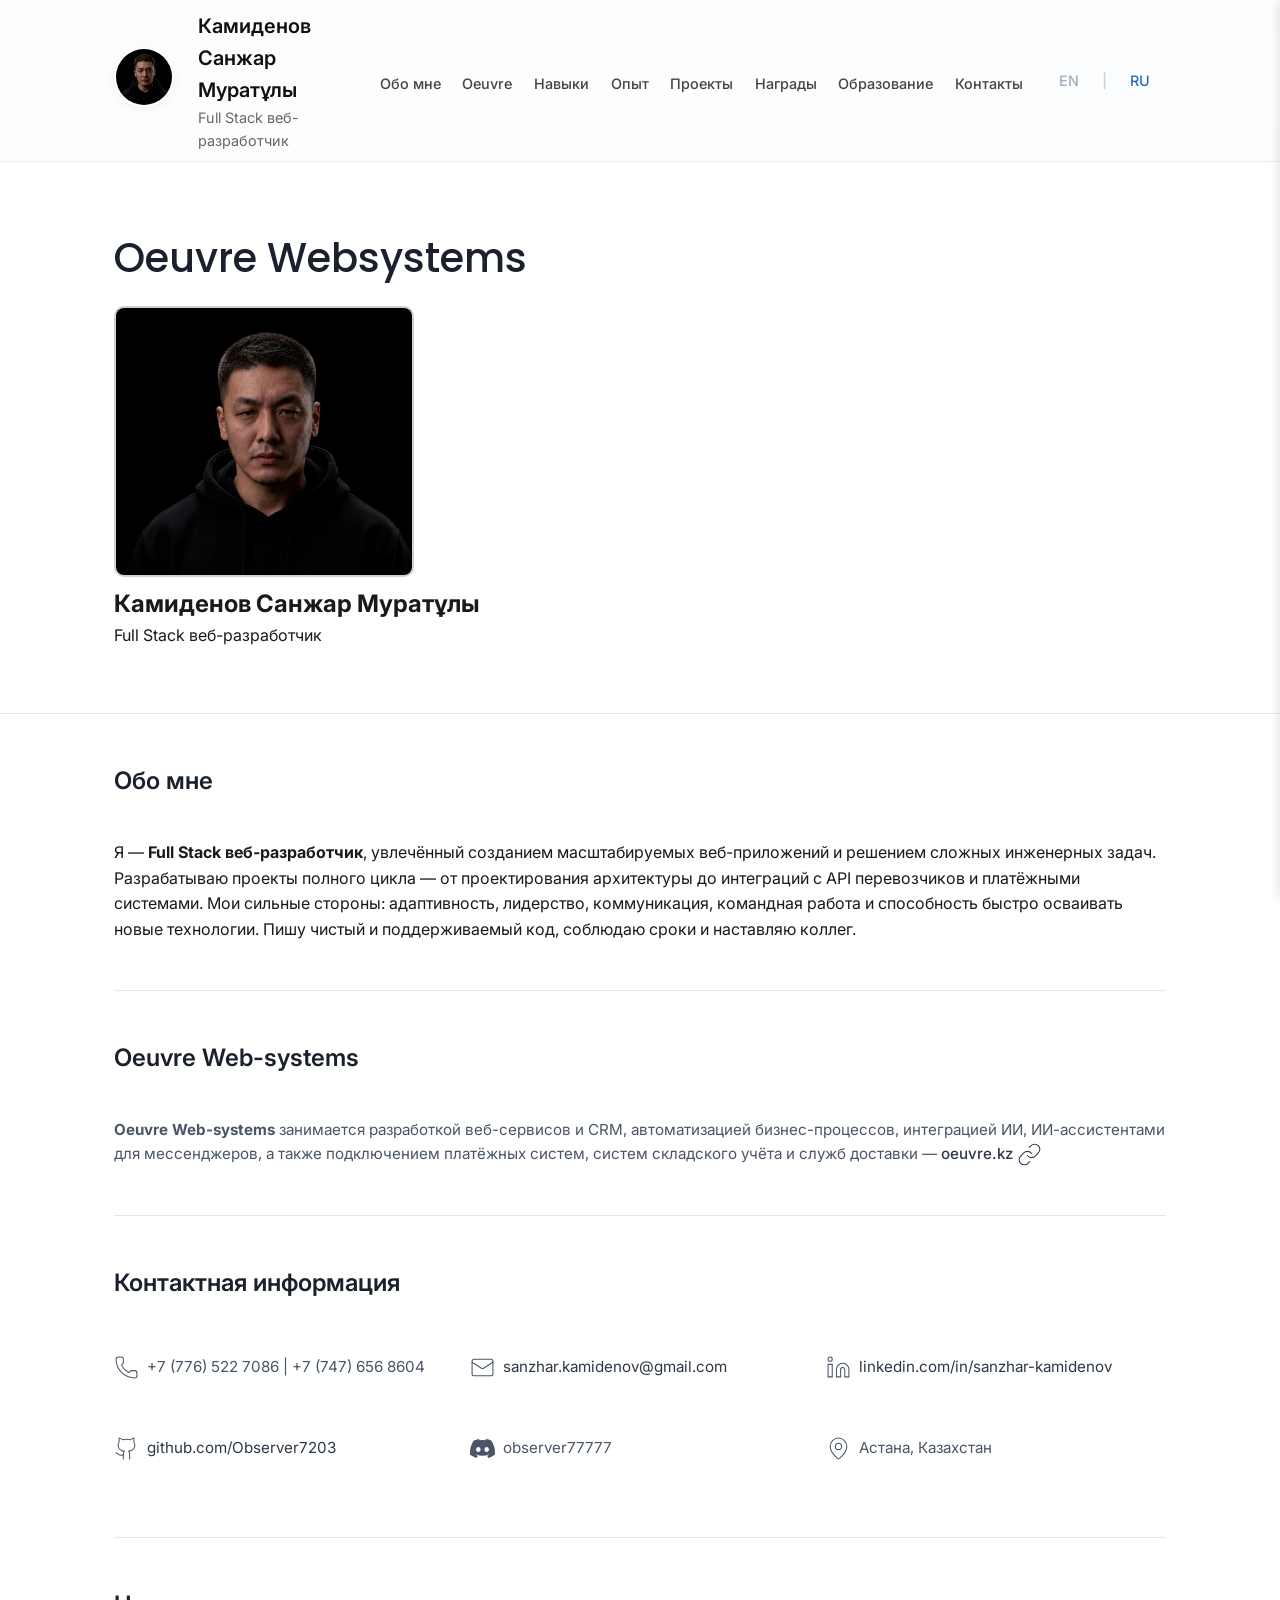
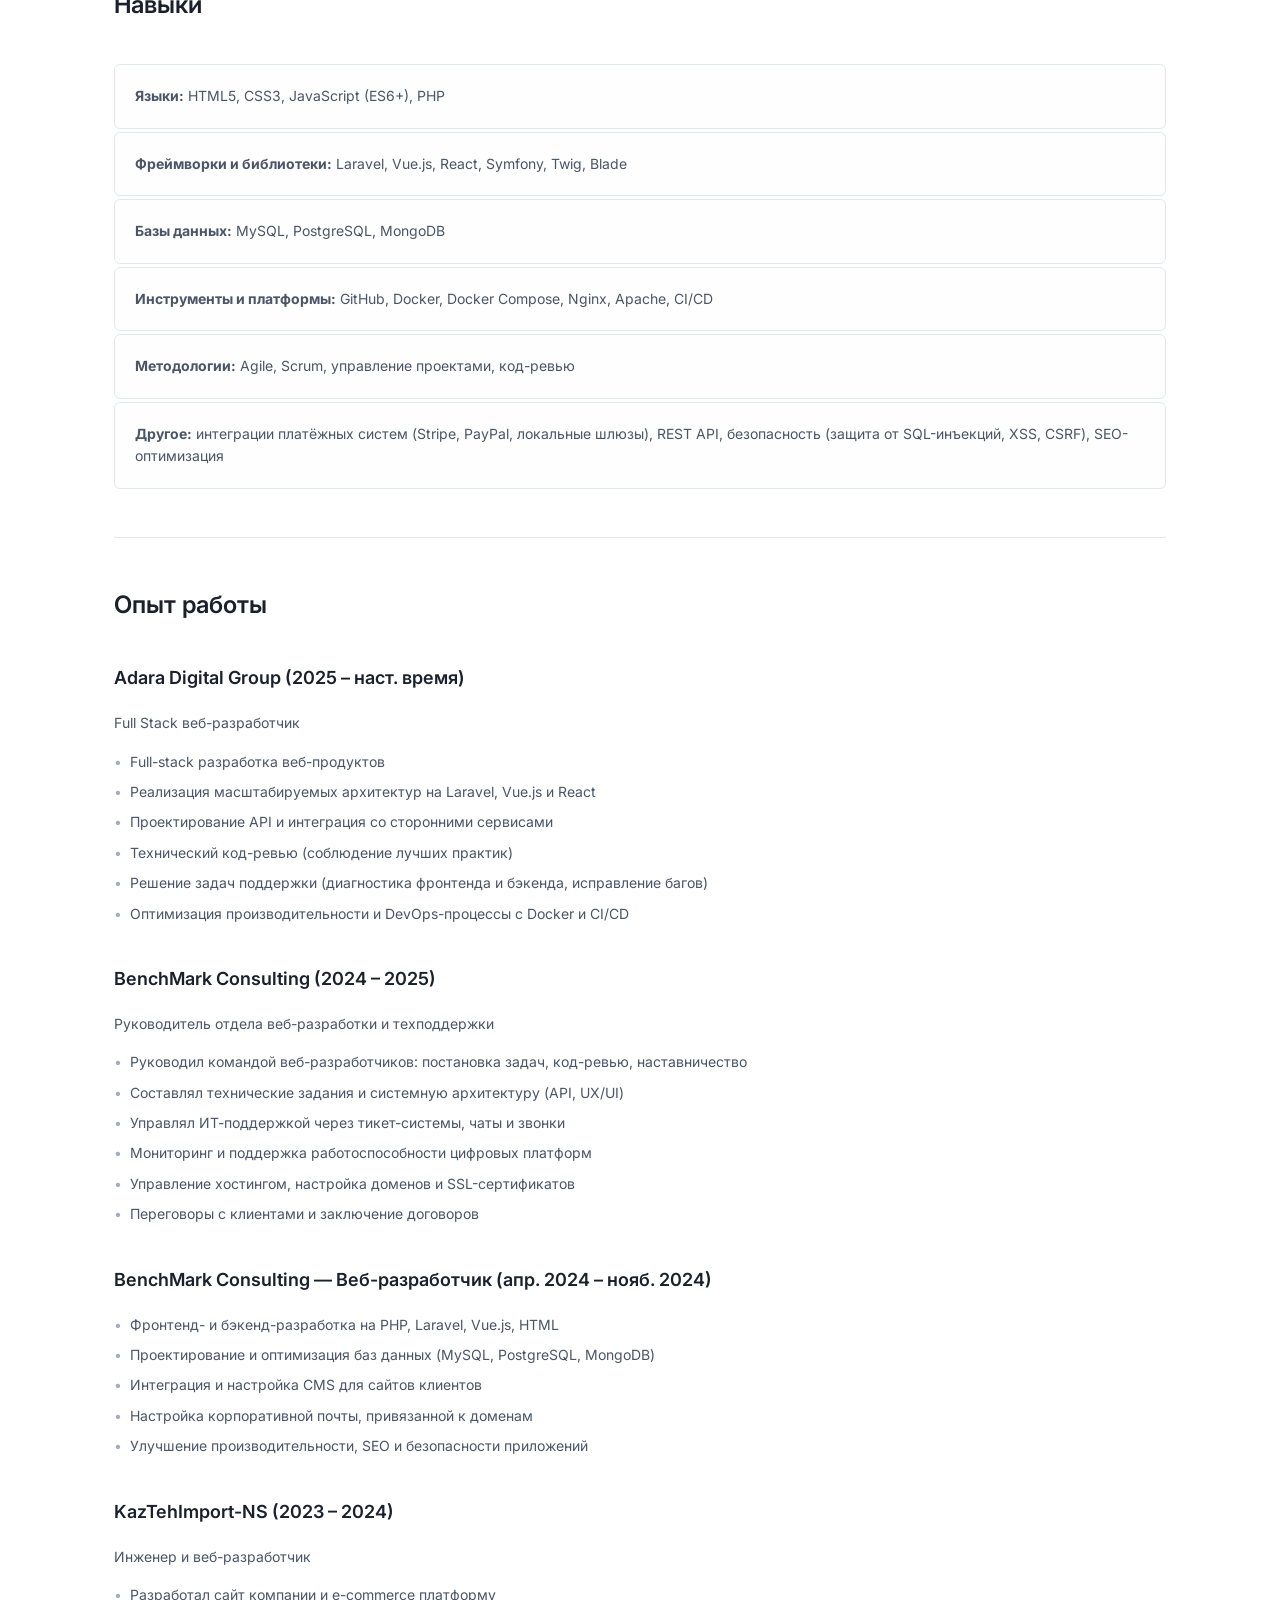
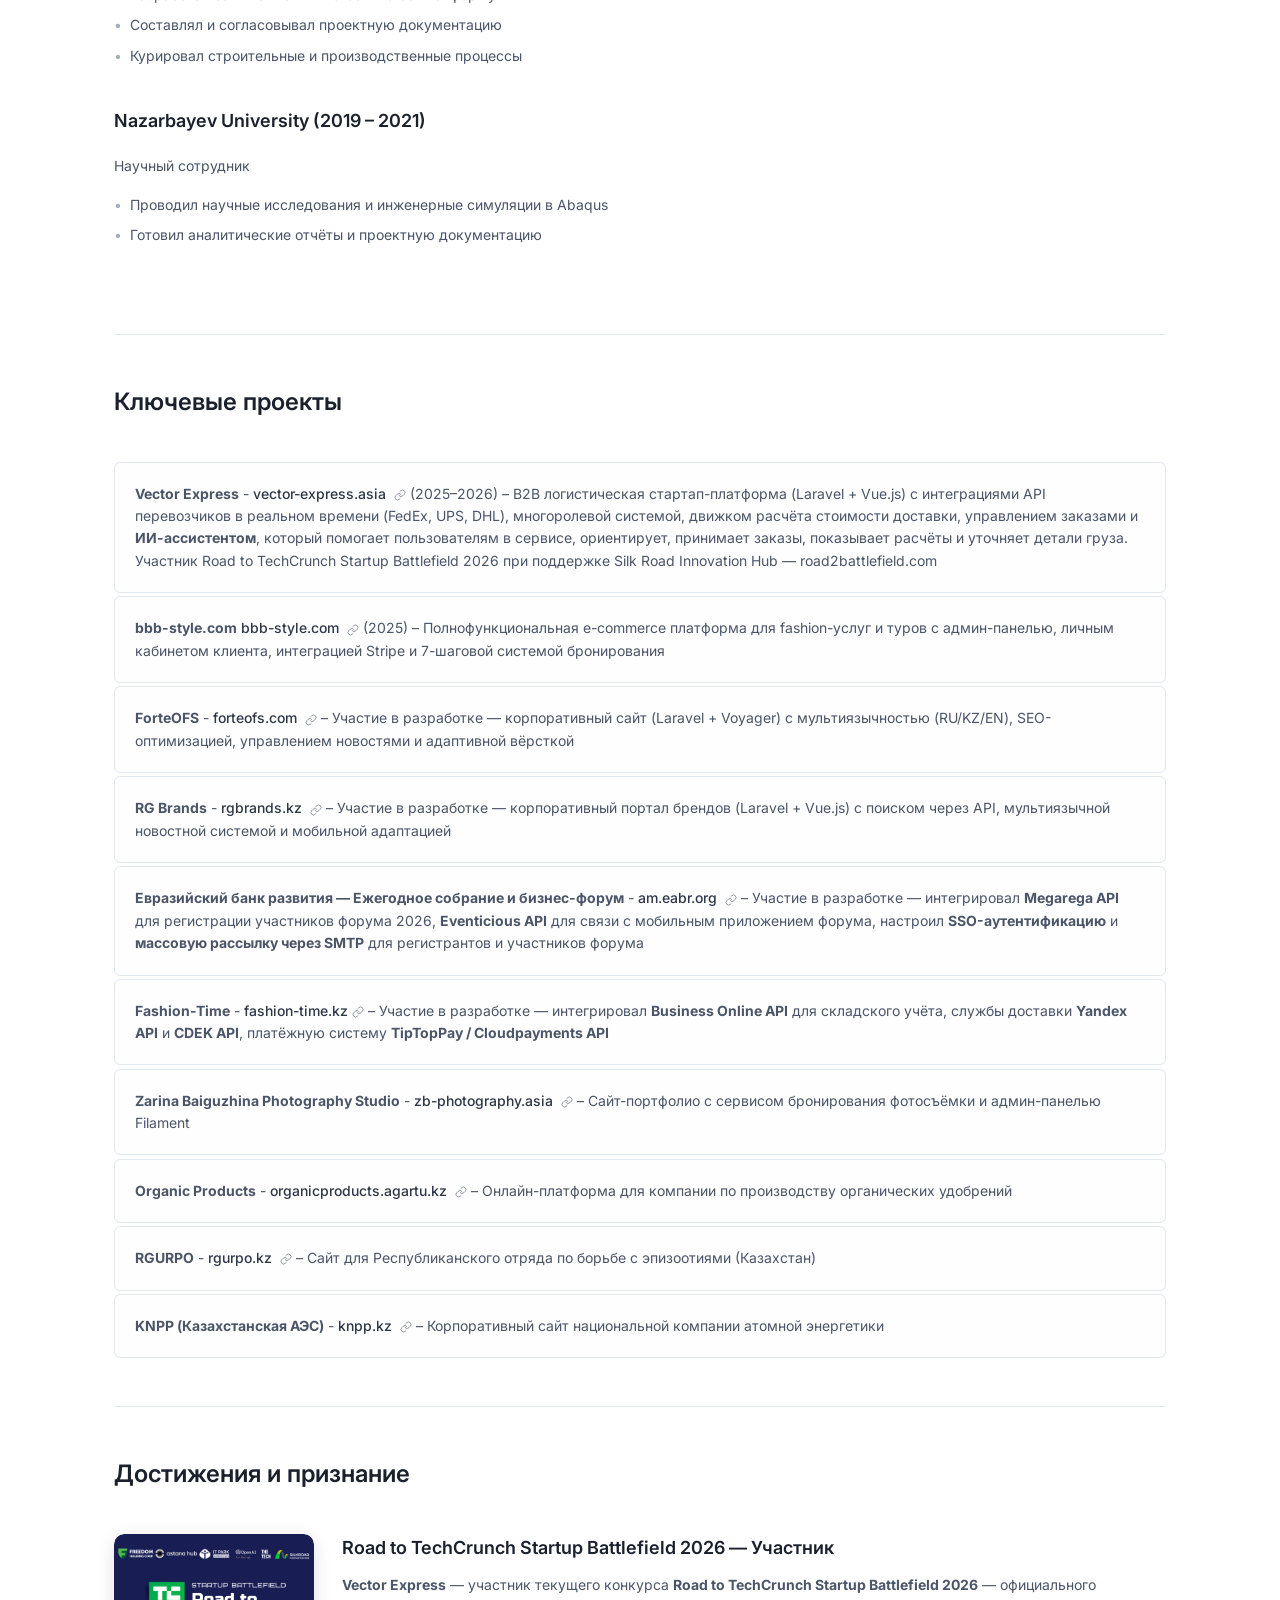
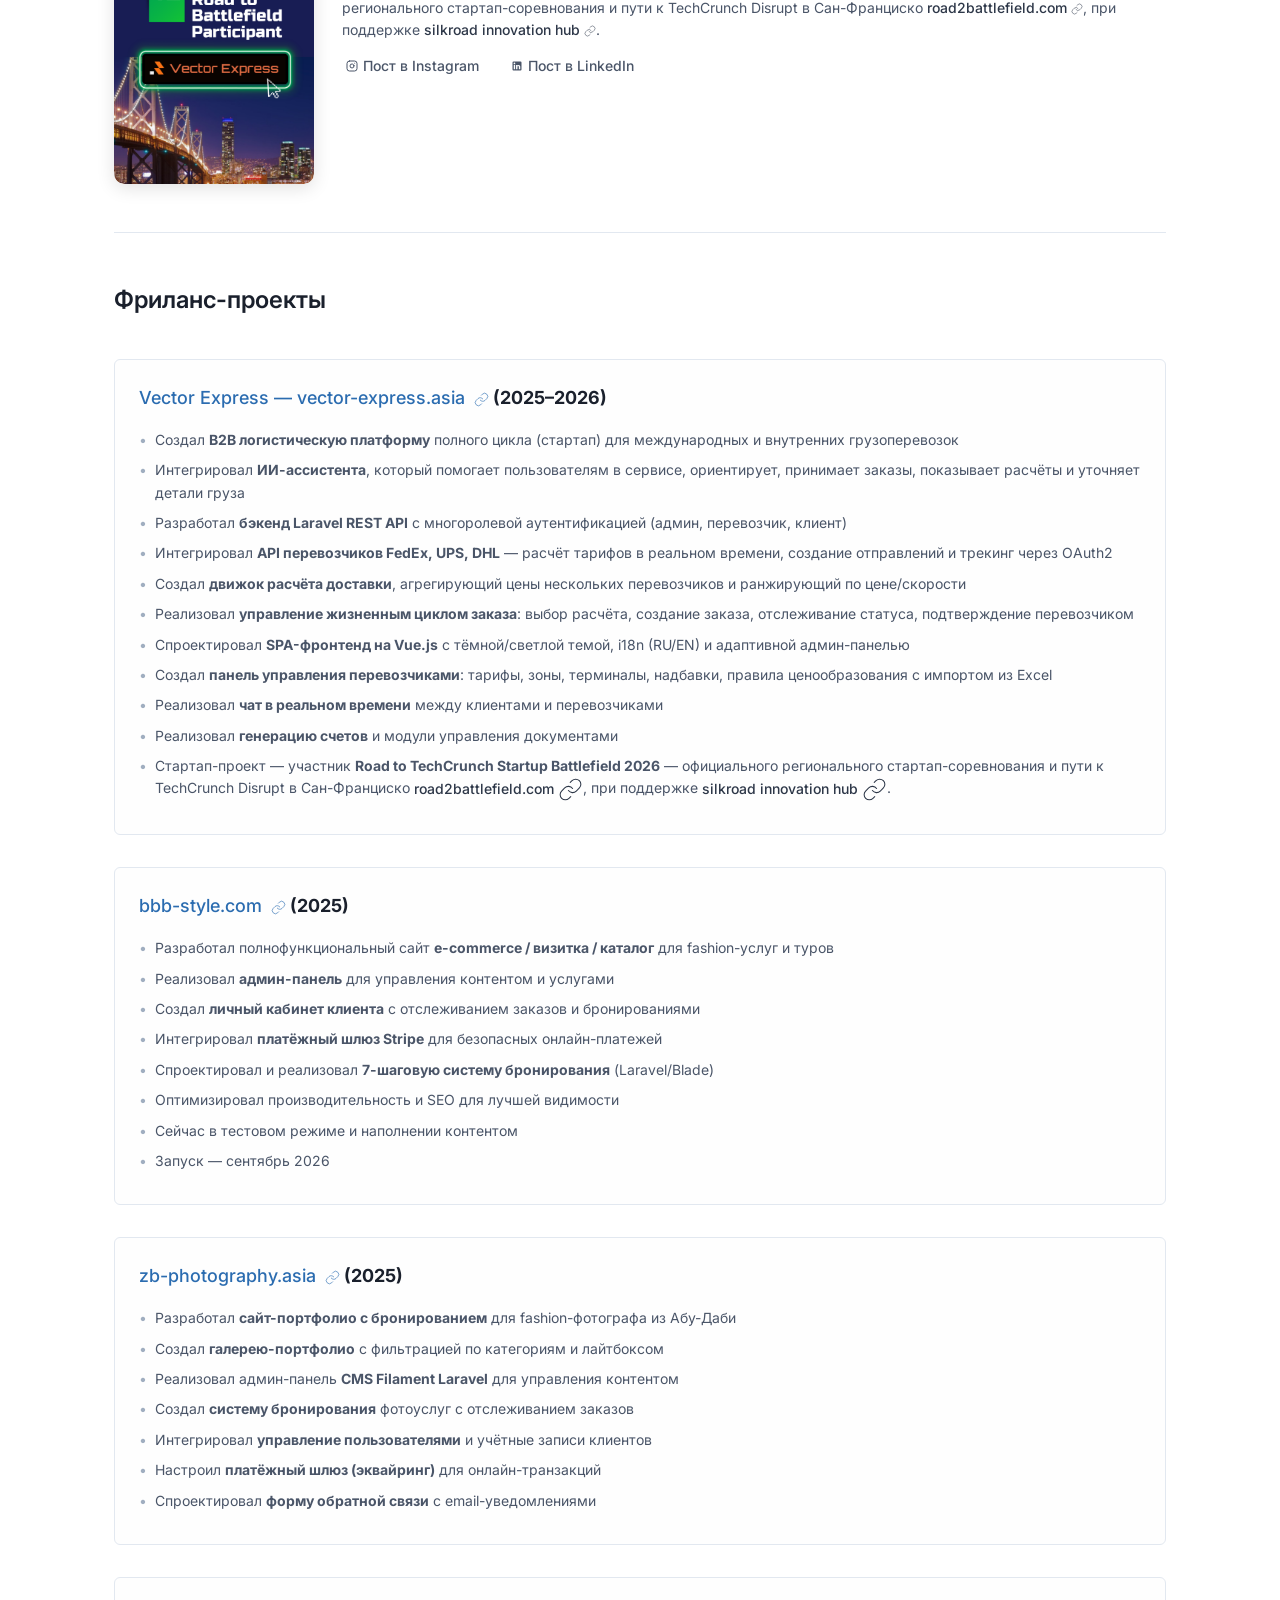
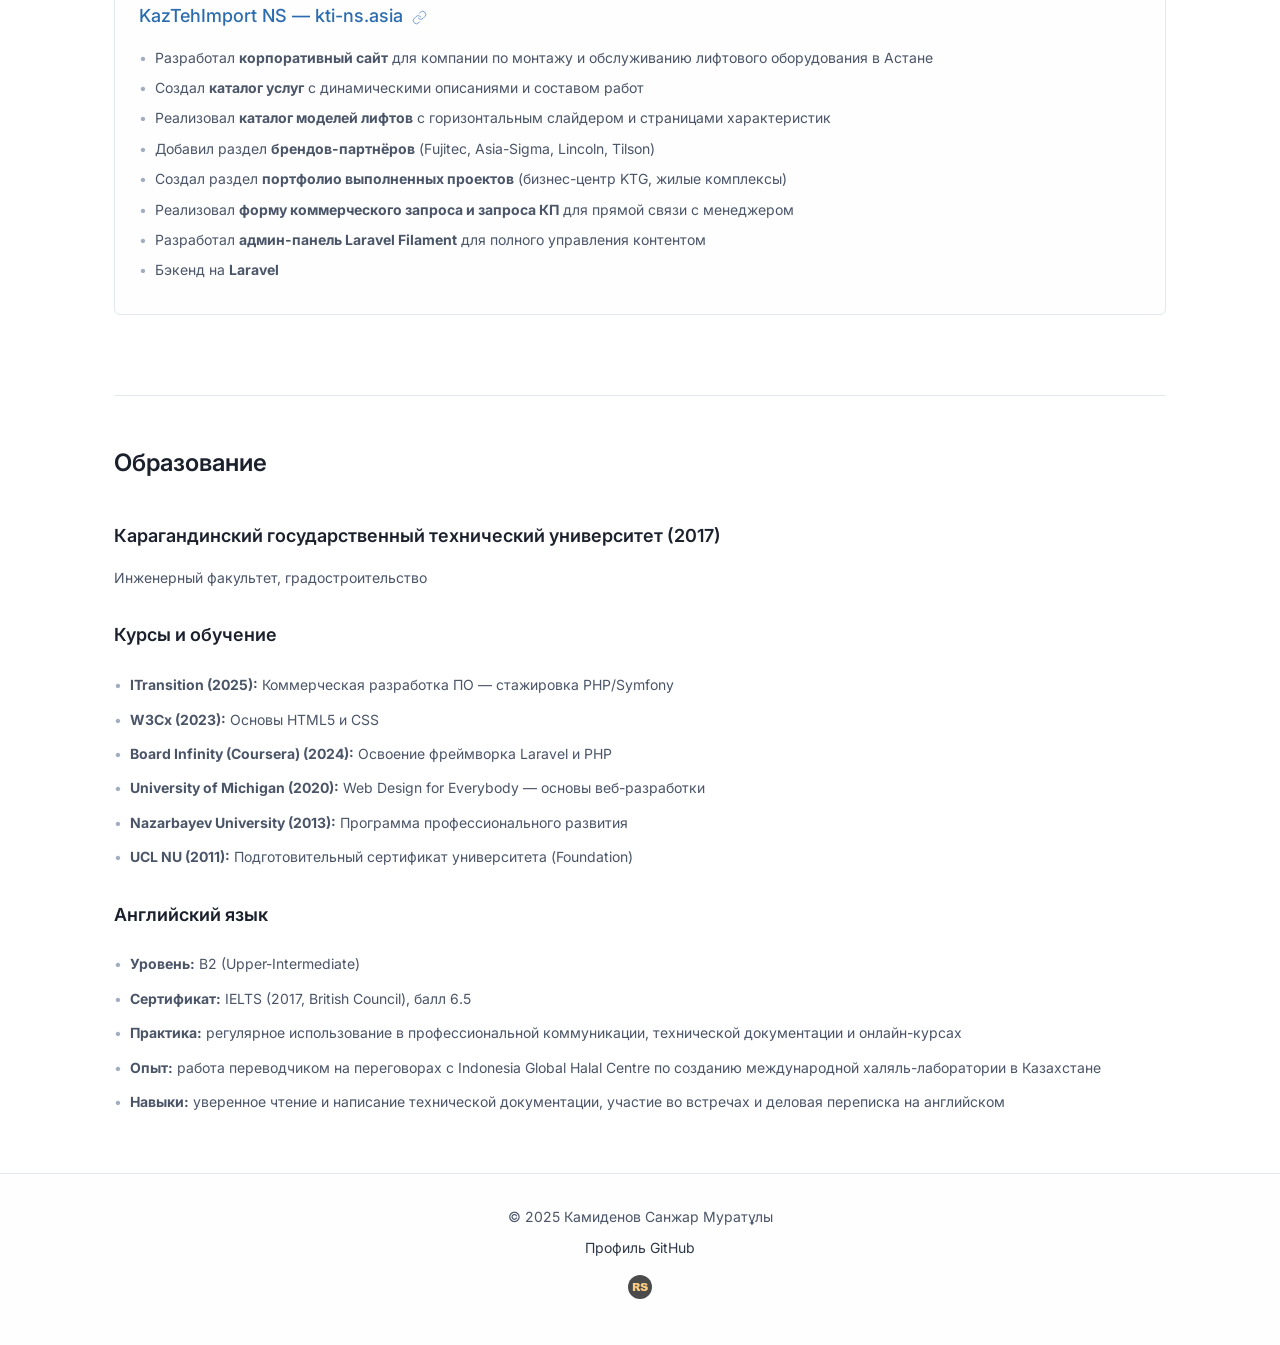
==== commit c96ea88e: "Fix header layout: compact nav so language switch fits; hide inline switch on mobile and add it to t" ====
--- a/ru.html
+++ b/ru.html
@@ -32,7 +32,7 @@
                     <li><a href="#education">Образование</a></li>
                     <li><a href="#contact">Контакты</a></li>
                 </ul>
-                <div class="lang-switch" style="display:inline-flex;align-items:center;gap:7px;margin-left:20px;font-size:0.9rem;font-weight:600;">
+                <div class="lang-switch" style="display:inline-flex;align-items:center;gap:7px;margin-left:12px;font-size:0.9rem;font-weight:600;">
                   <a href="index.html" style="color:#a0aec0;text-decoration:none;">EN</a>
                   <span style="color:#cbd5e0;">|</span>
                   <a href="ru.html" style="color:#2b6cb0;text-decoration:none;">RU</a>
@@ -54,6 +54,11 @@
           <li><a href="#education">Образование</a></li>
           <li><a href="#contact">Контакты</a></li>
         </ul>
+        <div class="mobile-lang" style="display:flex;gap:10px;justify-content:center;margin-top:14px;font-weight:600;">
+          <a href="index.html" style="color:#a0aec0;text-decoration:none;">EN</a>
+          <span style="color:#cbd5e0;">|</span>
+          <a href="ru.html" style="color:#2b6cb0;text-decoration:none;">RU</a>
+        </div>
       </aside>
 
     <main>
--- a/style.css
+++ b/style.css
@@ -28,15 +28,17 @@
   }
   .nav-links {
     display: flex;
-    gap: 1rem;
+    gap: 0.35rem;
     list-style: none;
   }
   .nav-links a {
     text-decoration: none;
     color: #444;
-    padding: 0.5rem 0.75rem;
+    padding: 0.5rem 0.5rem;
     transition: 0.3s;
-  }
+    white-space: nowrap;
+  }
+  .lang-switch { flex: 0 0 auto; white-space: nowrap; }
   .nav-links a:hover {
     background: rgba(0,0,0,0.05);
     border-radius: 6px;
@@ -99,6 +101,9 @@
     .menu-toggle {
       display: block;
     }
+    .lang-switch {
+      display: none !important;
+    }
   }
   
 /* Reset */
